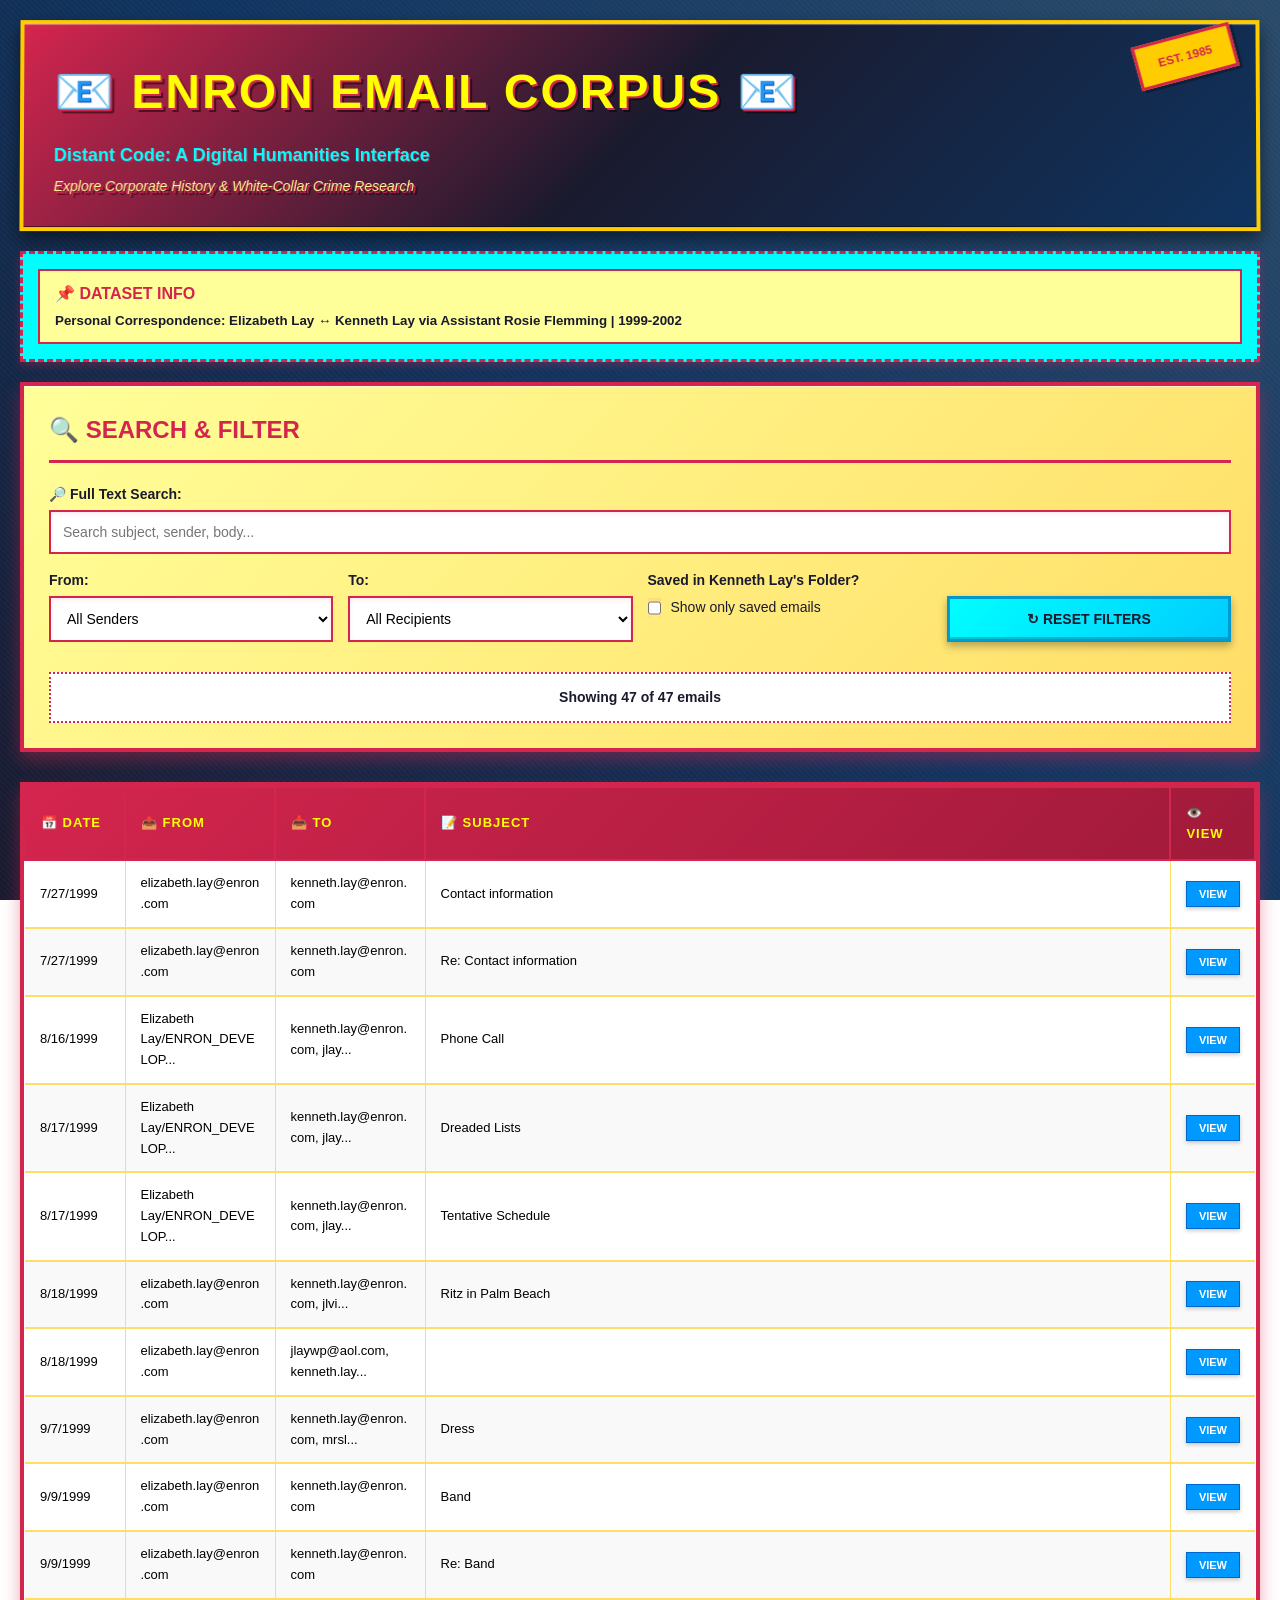
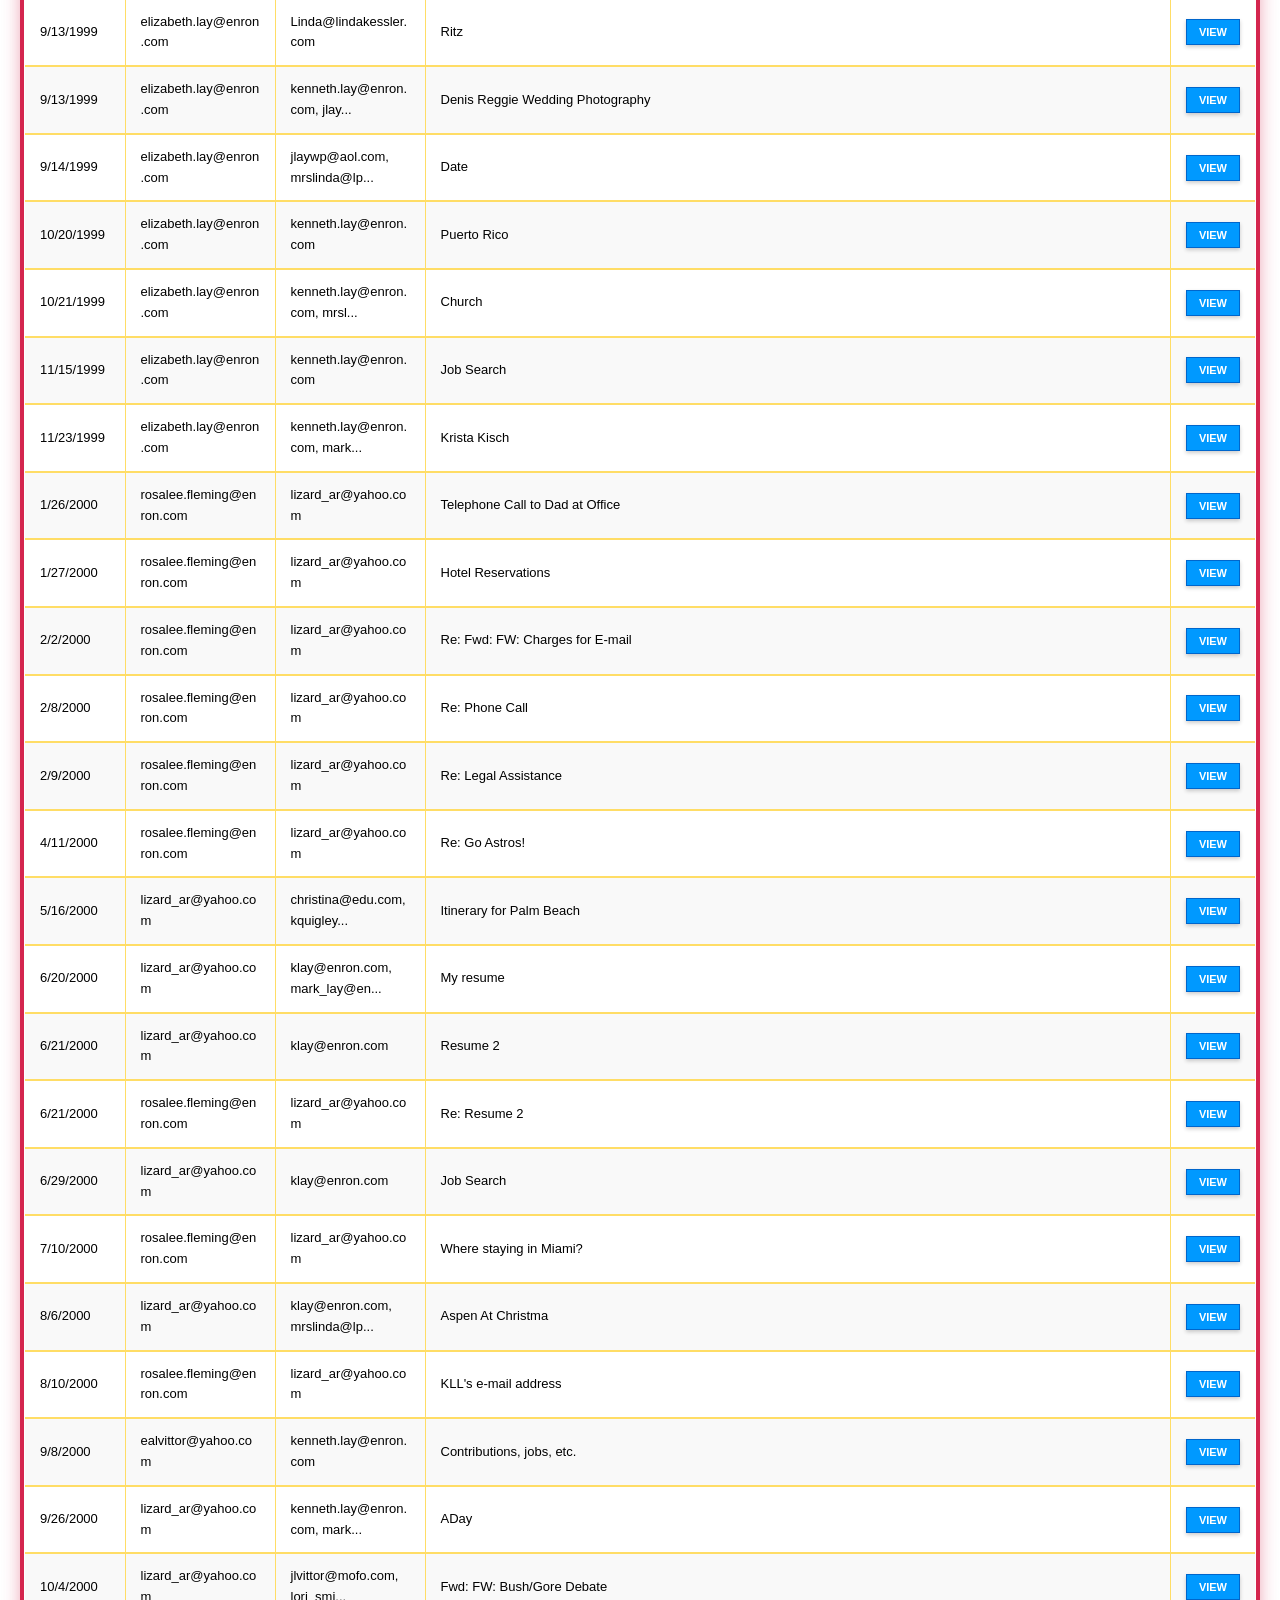
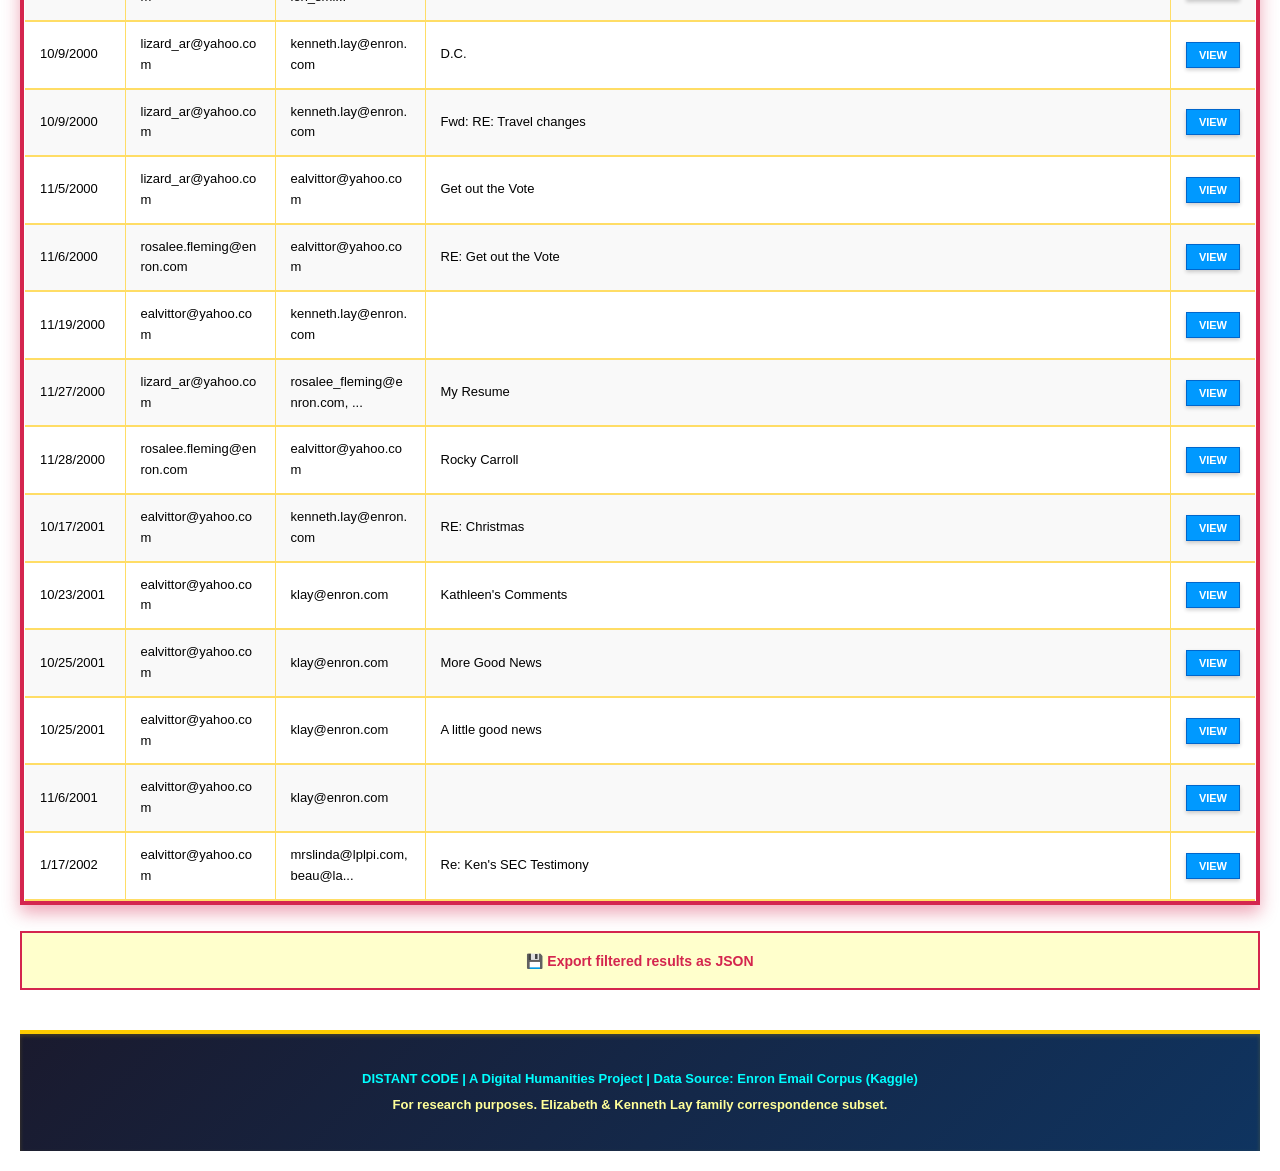
==== index.html @ c29ee3b5 "Uploaded Initial VS Code Files" ====
<!DOCTYPE html>
<html lang="en">
<head>
    <meta charset="UTF-8">
    <meta name="viewport" content="width=device-width, initial-scale=1.0">
    <title>Distant Code: Enron Emails Corpus Browser</title>
    <link rel="stylesheet" href="styles.css">
</head>
<body>
    <div class="container">
        <!-- HEADER -->
        <header class="header">
            <div class="header-inner">
                <h1 class="title">📧 ENRON EMAIL CORPUS 📧</h1>
                <p class="subtitle">Distant Code: A Digital Humanities Interface</p>
                <p class="tagline">Explore Corporate History & White-Collar Crime Research</p>
            </div>
            <div class="enron-badge">
                <span class="badge-text">EST. 1985</span>
            </div>
        </header>

        <!-- NAVIGATION & INFO -->
        <nav class="info-bar">
            <div class="info-box">
                <strong>📌 DATASET INFO</strong><br>
                <small>Personal Correspondence: Elizabeth Lay ↔ Kenneth Lay via Assistant Rosie Flemming | 1999-2002</small>
            </div>
        </nav>

        <!-- SEARCH & FILTER PANEL -->
        <div class="filter-panel">
            <h2 class="filter-title">🔍 SEARCH & FILTER</h2>

            <div class="filter-group">
                <label for="searchInput">🔎 Full Text Search:</label>
                <input type="text" id="searchInput" placeholder="Search subject, sender, body...">
            </div>

            <div class="filter-row">
                <div class="filter-group">
                    <label for="filterFrom">From:</label>
                    <select id="filterFrom">
                        <option value="">All Senders</option>
                    </select>
                </div>

                <div class="filter-group">
                    <label for="filterTo">To:</label>
                    <select id="filterTo">
                        <option value="">All Recipients</option>
                    </select>
                </div>

                <div class="filter-group checkbox-group">
                    <label for="filterSaved">Saved in Kenneth Lay's Folder?</label>
                    <div class="checkbox-wrapper">
                        <input type="checkbox" id="filterSaved">
                        <span class="checkbox-label">Show only saved emails</span>
                    </div>
                </div>

                <div class="filter-group button-group">
                    <button id="resetBtn" class="btn btn-reset">↻ RESET FILTERS</button>
                </div>
            </div>

            <div class="results-counter">
                Showing <strong id="resultCount">0</strong> of <strong id="totalCount">0</strong> emails
            </div>
        </div>

        <!-- MAIN CONTENT AREA -->
        <div class="content-wrapper">
            <!-- RESULTS TABLE -->
            <div class="results-section">
                <table id="resultsTable" class="email-table">
                    <thead>
                        <tr>
                            <th class="col-date">📅 Date</th>
                            <th class="col-from">📤 From</th>
                            <th class="col-to">📥 To</th>
                            <th class="col-subject">📝 Subject</th>
                            <th class="col-action">👁️ View</th>
                        </tr>
                    </thead>
                    <tbody id="emailsBody">
                        <tr><td colspan="5" class="loading">Loading corpus...</td></tr>
                    </tbody>
                </table>
            </div>
            <div class="export-link">
                <a href="#" id="exportLink">💾 Export filtered results as JSON</a>
            </div>
        </div>

        <!-- EMAIL VIEWER MODAL -->
        <div id="emailModal" class="modal hidden">
            <div class="modal-content">
                <div class="modal-header">
                    <h2 id="modalSubject"></h2>
                    <button class="close-btn" id="closeModal">&times;</button>
                </div>
                <div class="modal-meta">
                    <p><strong>Message-ID:</strong> <code id="modalMessageId"></code></p>
                    <p><strong>Date:</strong> <span id="modalDate"></span></p>
                    <p><strong>From:</strong> <span id="modalFrom"></span></p>
                    <p><strong>To:</strong> <span id="modalTo"></span></p>
                    <p><strong>Saved in K.Lay Folder:</strong> <span id="modalSaved" class="saved-badge"></span></p>
                </div>
                <div class="modal-body">
                    <pre id="modalBody"></pre>
                </div>
            </div>
        </div>

        <!-- FOOTER -->
        <footer class="footer">
            <p>DISTANT CODE | A Digital Humanities Project | Data Source: Enron Email Corpus (Kaggle)</p>
            <p class="footer-small">For research purposes. Elizabeth & Kenneth Lay family correspondence subset.</p>
        </footer>
    </div>

    <script src="app.js"></script>
</body>
</html>
---- styles.css ----
/* 90s CORPORATE AESTHETIC - ENRON EDITION */

* {
    margin: 0;
    padding: 0;
    box-sizing: border-box;
}

body {
    font-family: 'Comic Sans MS', 'Arial', sans-serif;
    background: linear-gradient(45deg, #1a1a2e 0%, #0f3460 50%, #2a4a6a 100%);
    background-attachment: fixed;
    color: #000;
    line-height: 1.6;
    overflow-x: hidden;
}

/* ANIMATED BACKGROUND PATTERN */
body::before {
    content: '';
    position: fixed;
    top: 0;
    left: 0;
    width: 100%;
    height: 100%;
    background: repeating-linear-gradient(
        45deg,
        rgba(255, 255, 255, 0.02) 0px,
        rgba(255, 255, 255, 0.02) 2px,
        transparent 2px,
        transparent 4px
    );
    pointer-events: none;
    z-index: 0;
}

.container {
    max-width: 1400px;
    margin: 0 auto;
    position: relative;
    z-index: 1;
    padding: 20px;
}

/* HEADER SECTION */
.header {
    background: linear-gradient(135deg, #d4254e 0%, #1a1a2e 50%, #0f3460 100%);
    border: 4px solid #ffcc00;
    border-radius: 0px;
    padding: 30px;
    margin-bottom: 20px;
    box-shadow: 0 8px 16px rgba(0, 0, 0, 0.5), inset 0 1px 0 rgba(255, 255, 255, 0.3), inset 0 -1px 0 rgba(0, 0, 0, 0.5);
    position: relative;
    transform: perspective(1000px) rotateX(0.5deg);
}

.header-inner {
    color: #ffff00;
    text-shadow: 2px 2px 0 #d4254e, 4px 4px 0 rgba(0, 0, 0, 0.5);
}

.title {
    font-size: 48px;
    font-weight: black;
    margin-bottom: 10px;
    letter-spacing: 2px;
    animation: blink 0.7s infinite;
}

@keyframes blink {
    0%, 49%, 100% { opacity: 1; }
    50%, 99% { opacity: 0.85; }
}

.subtitle {
    font-size: 18px;
    font-weight: bold;
    color: #00ffff;
    text-shadow: 1px 1px 0 #d4254e;
    margin-bottom: 5px;
}

.tagline {
    font-size: 14px;
    color: #ffff99;
    font-style: italic;
}

.enron-badge {
    position: absolute;
    top: 10px;
    right: 20px;
    background: #ffcc00;
    color: #d4254e;
    padding: 10px 20px;
    border: 3px solid #d4254e;
    font-weight: bold;
    font-size: 12px;
    transform: rotate(-15deg);
    box-shadow: 3px 3px 0 rgba(0, 0, 0, 0.3);
}

/* INFO BAR */
.info-bar {
    background: #00ffff;
    border: 3px dashed #d4254e;
    padding: 15px;
    margin-bottom: 20px;
    box-shadow: 0 4px 8px rgba(212, 37, 78, 0.3);
}

.info-box {
    background: #ffff99;
    border: 2px solid #d4254e;
    padding: 10px 15px;
    font-weight: bold;
    color: #1a1a2e;
}

.info-box strong {
    color: #d4254e;
}

/* FILTER PANEL */
.filter-panel {
    background: linear-gradient(135deg, #ffff99 0%, #ffdd66 100%);
    border: 4px solid #d4254e;
    border-radius: 0;
    padding: 25px;
    margin-bottom: 30px;
    box-shadow: 0 8px 16px rgba(212, 37, 78, 0.4), inset 0 1px 0 rgba(255, 255, 255, 0.6);
}

.filter-title {
    color: #d4254e;
    font-size: 24px;
    margin-bottom: 20px;
    border-bottom: 3px solid #d4254e;
    padding-bottom: 10px;
    font-weight: black;
}

.filter-group {
    margin-bottom: 15px;
}

.filter-group label {
    display: block;
    font-weight: bold;
    color: #1a1a2e;
    margin-bottom: 5px;
    font-size: 14px;
}

.filter-group input,
.filter-group select {
    width: 100%;
    padding: 12px;
    border: 2px solid #d4254e;
    background: #ffffff;
    color: #000;
    font-family: 'Arial', sans-serif;
    font-size: 14px;
    box-shadow: inset 0 2px 4px rgba(212, 37, 78, 0.1);
}

.filter-group input:focus,
.filter-group select:focus {
    outline: none;
    border-color: #00ffff;
    box-shadow: 0 0 10px #00ffff, inset 0 2px 4px rgba(212, 37, 78, 0.1);
}

.filter-row {
    display: grid;
    grid-template-columns: repeat(auto-fit, minmax(200px, 1fr));
    gap: 15px;
    margin-bottom: 15px;
}

.button-group {
    display: flex;
    gap: 10px;
    align-items: flex-end;
}

.button-group button {
    flex: 1;
}

.checkbox-group {
    display: flex;
    flex-direction: column;
}

.checkbox-wrapper {
    display: flex;
    align-items: center;
    gap: 10px;
}

.checkbox-wrapper input[type="checkbox"] {
    width: auto !important;
    padding: 0 !important;
    border: none !important;
    cursor: pointer;
    width: 20px;
    height: 20px;
}

.checkbox-label {
    font-weight: normal;
    color: #1a1a2e;
    font-size: 14px;
    margin: 0 !important;
}

.btn {
    padding: 12px 20px;
    font-weight: bold;
    border: 3px solid;
    cursor: pointer;
    font-family: 'Comic Sans MS', 'Arial', sans-serif;
    font-size: 14px;
    box-shadow: 0 4px 8px rgba(0, 0, 0, 0.3), inset 0 -2px 0 rgba(0, 0, 0, 0.2);
    transform: translateY(0);
    transition: all 0.1s;
}

.btn:active {
    transform: translateY(2px);
    box-shadow: 0 2px 4px rgba(0, 0, 0, 0.2), inset 0 -1px 0 rgba(0, 0, 0, 0.2);
}

.btn:hover {
    transform: translateY(-2px);
    box-shadow: 0 6px 12px rgba(0, 0, 0, 0.3), inset 0 -2px 0 rgba(0, 0, 0, 0.2);
}

.btn-reset {
    background: linear-gradient(135deg, #00ffff 0%, #00ccff 100%);
    color: #1a1a2e;
    border-color: #0099cc;
}

.btn-export {
    background: linear-gradient(135deg, #ff6699 0%, #ff3366 100%);
    color: #ffffff;
    border-color: #cc0033;
}

.results-counter {
    background: #ffffff;
    border: 2px dotted #d4254e;
    padding: 12px;
    margin-top: 15px;
    font-weight: bold;
    color: #1a1a2e;
    text-align: center;
    font-size: 14px;
}

.export-link {
    background: #ffffcc;
    border: 2px solid #d4254e;
    padding: 15px;
    text-align: center;
    margin-top: -4px;
}

.export-link a {
    color: #d4254e;
    text-decoration: none;
    font-weight: bold;
    font-size: 14px;
    cursor: pointer;
    transition: all 0.2s;
}

.export-link a:hover {
    color: #0099ff;
    text-decoration: underline;
}

/* RESULTS TABLE */
.results-section {
    background: #ffffff;
    border: 4px solid #d4254e;
    margin-bottom: 30px;
    box-shadow: 0 8px 16px rgba(212, 37, 78, 0.4);
    overflow-x: auto;
}

.email-table {
    width: 100%;
    border-collapse: collapse;
    background: #ffffff;
}

.email-table thead {
    background: linear-gradient(135deg, #d4254e 0%, #a01a3a 100%);
    color: #ffff00;
    font-weight: black;
    font-size: 13px;
}

.email-table th {
    padding: 15px;
    border: 2px solid #d4254e;
    text-align: left;
    text-transform: uppercase;
    letter-spacing: 1px;
}

.email-table tbody tr {
    border-bottom: 2px solid #ffdd66;
    transition: background 0.2s;
}

.email-table tbody tr:hover {
    background: #ffffcc;
}

.email-table tbody tr:nth-child(even) {
    background: #f9f9f9;
}

.email-table tbody tr:nth-child(even):hover {
    background: #fffacd;
}

.email-table td {
    padding: 12px 15px;
    border-right: 1px solid #ffdd66;
    font-size: 13px;
}

.email-table td:last-child {
    border-right: none;
}

.col-date {
    white-space: nowrap;
    width: 100px;
}

.col-from, .col-to {
    width: 150px;
    word-break: break-word;
}

.col-subject {
    flex: 1;
    min-width: 250px;
}

.col-saved {
    display: none;
}

.col-action {
    text-align: center;
    width: 60px;
}

.saved-badge {
    display: inline-block;
    padding: 4px 8px;
    border-radius: 3px;
    font-weight: bold;
    font-size: 11px;
}

.saved-badge.true {
    background: #00ff00;
    color: #000;
    border: 1px solid #00cc00;
}

.saved-badge.false {
    background: #ff6666;
    color: #fff;
    border: 1px solid #cc0000;
}

.view-btn {
    background: #0099ff;
    color: white;
    border: 1px solid #0066cc;
    padding: 6px 12px;
    cursor: pointer;
    font-weight: bold;
    font-size: 11px;
    box-shadow: 0 2px 4px rgba(0, 0, 0, 0.2);
    transition: all 0.1s;
}

.view-btn:hover {
    background: #0077dd;
    box-shadow: 0 3px 6px rgba(0, 0, 0, 0.3);
}

.view-btn:active {
    box-shadow: 0 1px 2px rgba(0, 0, 0, 0.2);
}

.loading {
    text-align: center;
    padding: 40px !important;
    color: #d4254e;
    font-weight: bold;
}

/* MODAL */
.modal {
    position: fixed;
    top: 0;
    left: 0;
    right: 0;
    bottom: 0;
    background: rgba(26, 26, 46, 0.85);
    display: flex;
    align-items: center;
    justify-content: center;
    z-index: 1000;
    padding: 20px;
}

.modal.hidden {
    display: none;
}

.modal-content {
    background: linear-gradient(135deg, #ffff99 0%, #ffdd66 100%);
    border: 5px solid #d4254e;
    border-radius: 0;
    max-width: 800px;
    width: 100%;
    max-height: 90vh;
    overflow-y: auto;
    box-shadow: 0 0 30px rgba(0, 0, 0, 0.8), 0 0 0 2px #00ffff;
    animation: popIn 0.3s ease-out;
}

@keyframes popIn {
    from {
        transform: scale(0.5) rotateZ(-5deg);
        opacity: 0;
    }
    to {
        transform: scale(1) rotateZ(0);
        opacity: 1;
    }
}

.modal-header {
    background: linear-gradient(135deg, #d4254e 0%, #a01a3a 100%);
    color: #ffff00;
    padding: 20px;
    border-bottom: 3px solid #ffcc00;
    display: flex;
    justify-content: space-between;
    align-items: flex-start;
    gap: 20px;
}

.modal-header h2 {
    font-size: 22px;
    flex: 1;
    word-break: break-word;
}

.close-btn {
    background: #ffcc00;
    color: #d4254e;
    border: 2px solid #d4254e;
    width: 40px;
    height: 40px;
    font-size: 28px;
    cursor: pointer;
    font-weight: bold;
    box-shadow: 0 3px 6px rgba(0, 0, 0, 0.3);
    transition: all 0.1s;
    flex-shrink: 0;
}

.close-btn:hover {
    transform: scale(1.1);
}

.modal-meta {
    background: #ffffff;
    padding: 20px;
    border-bottom: 2px dotted #d4254e;
}

.modal-meta p {
    margin-bottom: 10px;
    font-size: 13px;
    color: #000;
}

.modal-meta strong {
    color: #d4254e;
}

.modal-meta code {
    background: #f0f0f0;
    padding: 2px 6px;
    border: 1px solid #d4254e;
    font-family: 'Courier New', monospace;
    font-size: 11px;
    word-break: break-all;
}

.modal-body {
    padding: 20px;
    background: #f9f9f9;
    border-top: 2px dotted #d4254e;
}

.modal-body pre {
    white-space: pre-wrap;
    word-wrap: break-word;
    font-family: 'Courier New', monospace;
    font-size: 13px;
    line-height: 1.6;
    color: #000;
    background: #ffffff;
    padding: 15px;
    border: 1px solid #d4254e;
    border-radius: 0;
}

/* FOOTER */
.footer {
    background: linear-gradient(135deg, #1a1a2e 0%, #0f3460 100%);
    border-top: 4px solid #ffcc00;
    color: #00ffff;
    text-align: center;
    padding: 30px;
    margin-top: 40px;
    box-shadow: inset 0 2px 4px rgba(255, 204, 0, 0.2);
}

.footer p {
    margin: 5px 0;
    font-size: 13px;
    font-weight: bold;
}

.footer-small {
    font-size: 11px;
    color: #ffff99;
    margin-top: 10px;
}

/* RESPONSIVE */
@media (max-width: 768px) {
    .title {
        font-size: 32px;
    }

    .subtitle {
        font-size: 14px;
    }

    .filter-row {
        grid-template-columns: 1fr;
    }

    .button-group {
        flex-direction: column;
    }

    .email-table {
        font-size: 12px;
    }

    .email-table th,
    .email-table td {
        padding: 8px;
    }

    .col-from, .col-to, .col-subject {
        width: auto;
    }

    .modal-content {
        margin: 10px;
        max-height: 95vh;
    }

    .modal-header {
        flex-direction: column;
    }

    .close-btn {
        align-self: flex-end;
    }
}

@media (max-width: 480px) {
    .title {
        font-size: 24px;
    }

    .filter-panel {
        padding: 15px;
    }

    .header {
        padding: 20px;
    }

    .enron-badge {
        font-size: 10px;
        padding: 8px 12px;
    }
}
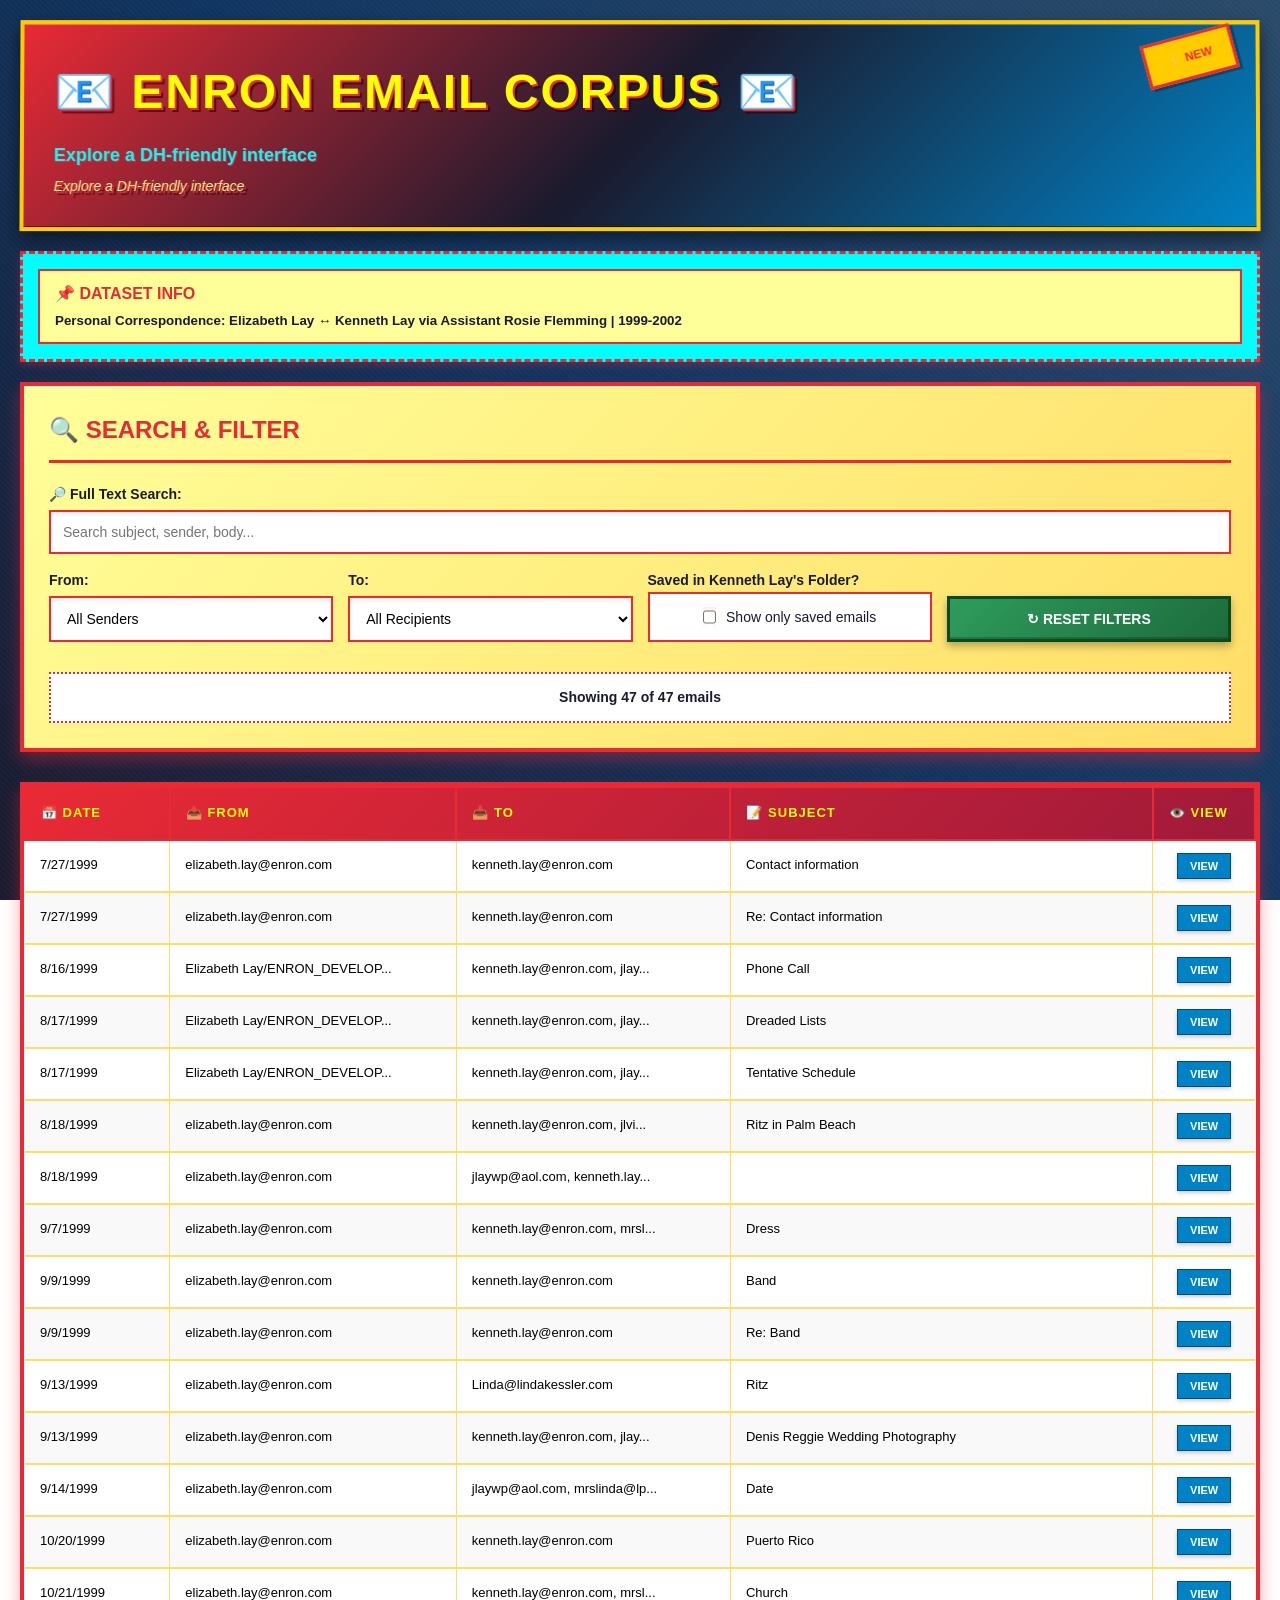
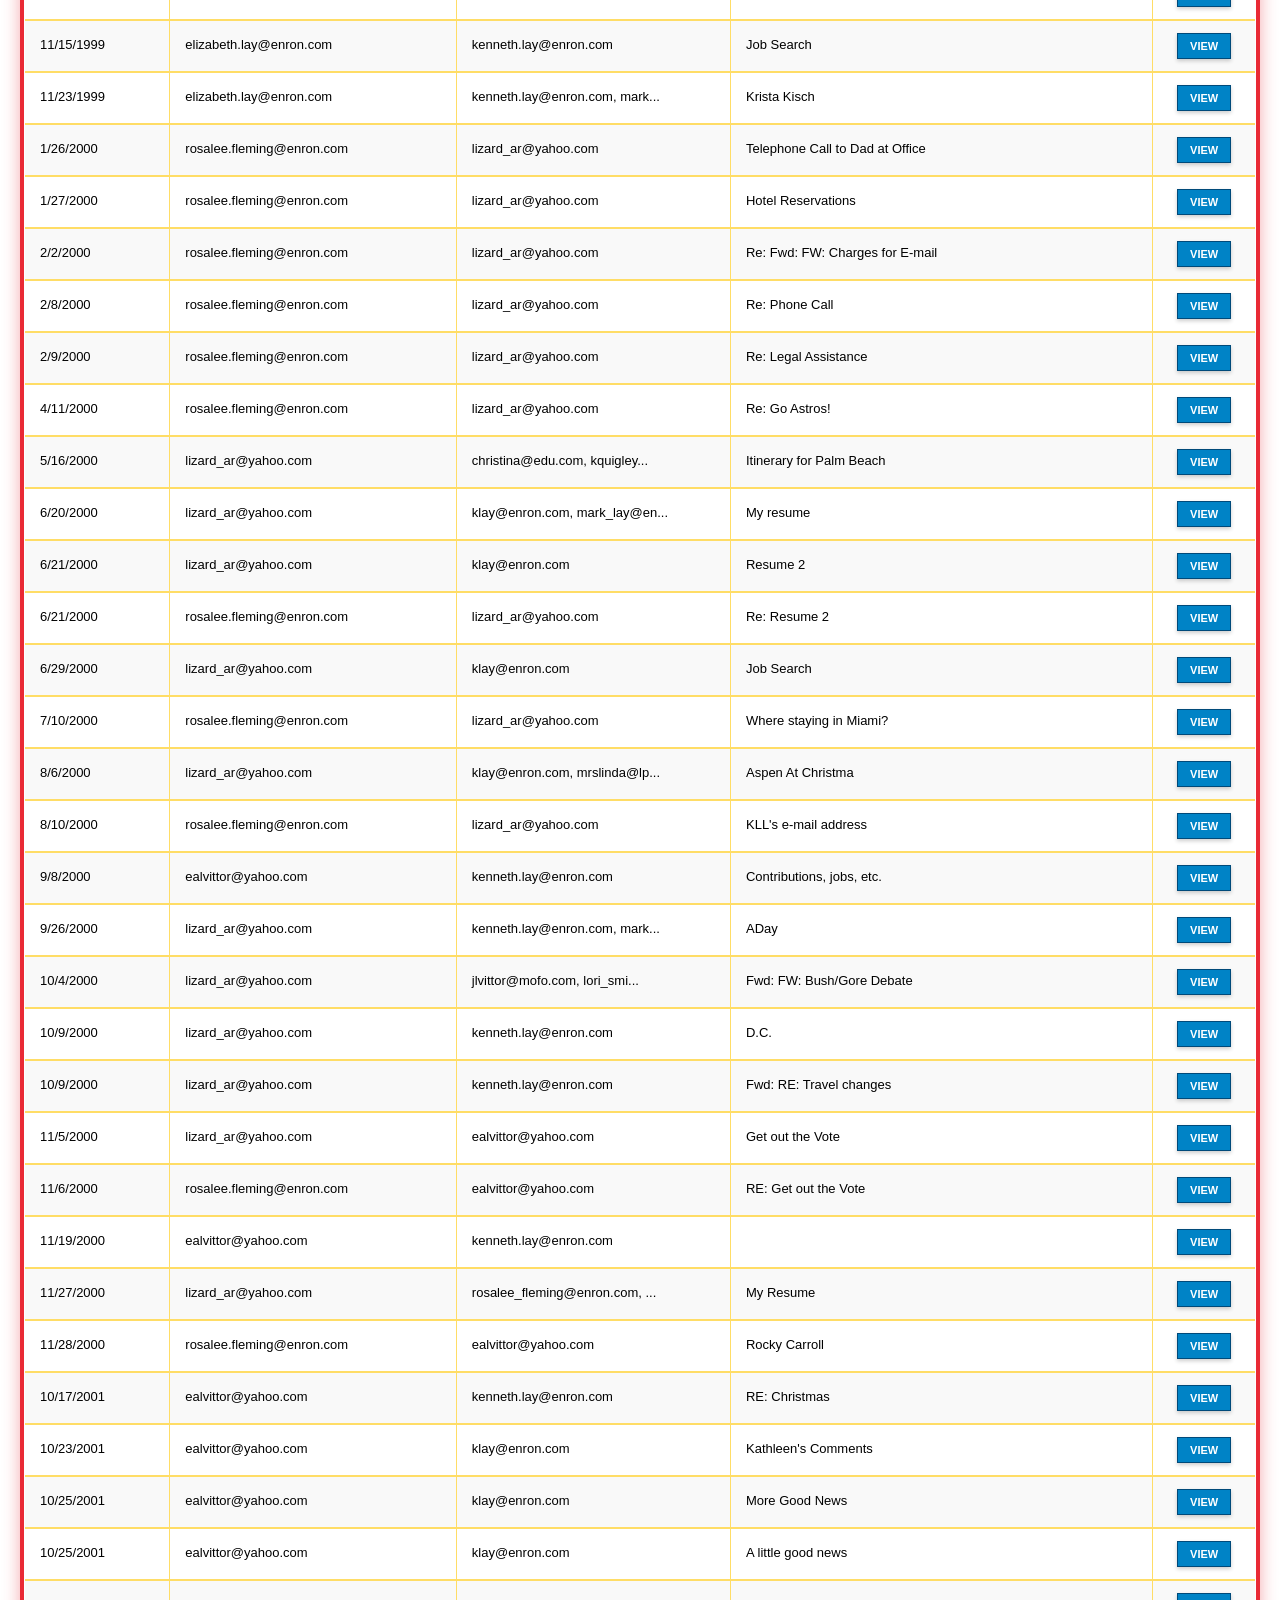
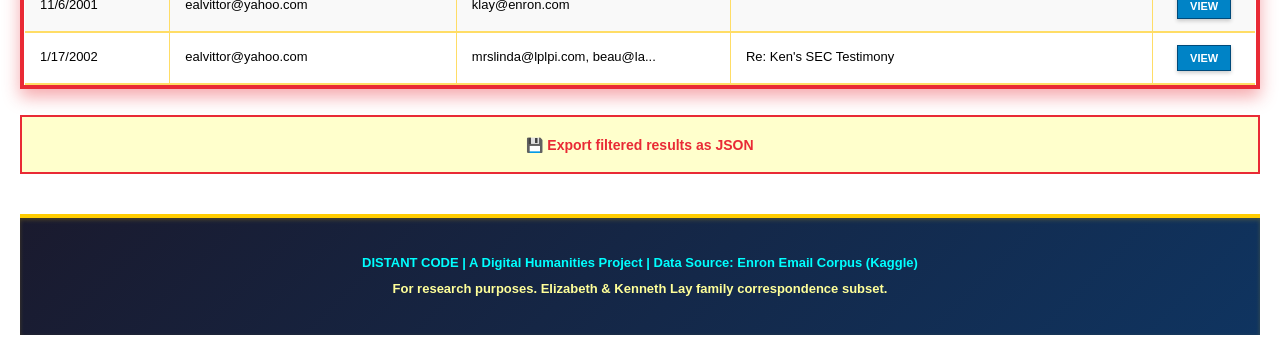
==== commit 53f08331: "Update header badge and subheaders" ====
--- a/index.html
+++ b/index.html
@@ -1,126 +1,126 @@
-<!DOCTYPE html>
-<html lang="en">
-<head>
-    <meta charset="UTF-8">
-    <meta name="viewport" content="width=device-width, initial-scale=1.0">
-    <title>Distant Code: Enron Emails Corpus Browser</title>
-    <link rel="stylesheet" href="styles.css">
-</head>
-<body>
-    <div class="container">
-        <!-- HEADER -->
-        <header class="header">
-            <div class="header-inner">
-                <h1 class="title">📧 ENRON EMAIL CORPUS 📧</h1>
-                <p class="subtitle">Distant Code: A Digital Humanities Interface</p>
-                <p class="tagline">Explore Corporate History & White-Collar Crime Research</p>
-            </div>
-            <div class="enron-badge">
-                <span class="badge-text">EST. 1985</span>
-            </div>
-        </header>
-
-        <!-- NAVIGATION & INFO -->
-        <nav class="info-bar">
-            <div class="info-box">
-                <strong>📌 DATASET INFO</strong><br>
-                <small>Personal Correspondence: Elizabeth Lay ↔ Kenneth Lay via Assistant Rosie Flemming | 1999-2002</small>
-            </div>
-        </nav>
-
-        <!-- SEARCH & FILTER PANEL -->
-        <div class="filter-panel">
-            <h2 class="filter-title">🔍 SEARCH & FILTER</h2>
-
-            <div class="filter-group">
-                <label for="searchInput">🔎 Full Text Search:</label>
-                <input type="text" id="searchInput" placeholder="Search subject, sender, body...">
-            </div>
-
-            <div class="filter-row">
-                <div class="filter-group">
-                    <label for="filterFrom">From:</label>
-                    <select id="filterFrom">
-                        <option value="">All Senders</option>
-                    </select>
-                </div>
-
-                <div class="filter-group">
-                    <label for="filterTo">To:</label>
-                    <select id="filterTo">
-                        <option value="">All Recipients</option>
-                    </select>
-                </div>
-
-                <div class="filter-group checkbox-group">
-                    <label for="filterSaved">Saved in Kenneth Lay's Folder?</label>
-                    <div class="checkbox-wrapper">
-                        <input type="checkbox" id="filterSaved">
-                        <span class="checkbox-label">Show only saved emails</span>
-                    </div>
-                </div>
-
-                <div class="filter-group button-group">
-                    <button id="resetBtn" class="btn btn-reset">↻ RESET FILTERS</button>
-                </div>
-            </div>
-
-            <div class="results-counter">
-                Showing <strong id="resultCount">0</strong> of <strong id="totalCount">0</strong> emails
-            </div>
-        </div>
-
-        <!-- MAIN CONTENT AREA -->
-        <div class="content-wrapper">
-            <!-- RESULTS TABLE -->
-            <div class="results-section">
-                <table id="resultsTable" class="email-table">
-                    <thead>
-                        <tr>
-                            <th class="col-date">📅 Date</th>
-                            <th class="col-from">📤 From</th>
-                            <th class="col-to">📥 To</th>
-                            <th class="col-subject">📝 Subject</th>
-                            <th class="col-action">👁️ View</th>
-                        </tr>
-                    </thead>
-                    <tbody id="emailsBody">
-                        <tr><td colspan="5" class="loading">Loading corpus...</td></tr>
-                    </tbody>
-                </table>
-            </div>
-            <div class="export-link">
-                <a href="#" id="exportLink">💾 Export filtered results as JSON</a>
-            </div>
-        </div>
-
-        <!-- EMAIL VIEWER MODAL -->
-        <div id="emailModal" class="modal hidden">
-            <div class="modal-content">
-                <div class="modal-header">
-                    <h2 id="modalSubject"></h2>
-                    <button class="close-btn" id="closeModal">&times;</button>
-                </div>
-                <div class="modal-meta">
-                    <p><strong>Message-ID:</strong> <code id="modalMessageId"></code></p>
-                    <p><strong>Date:</strong> <span id="modalDate"></span></p>
-                    <p><strong>From:</strong> <span id="modalFrom"></span></p>
-                    <p><strong>To:</strong> <span id="modalTo"></span></p>
-                    <p><strong>Saved in K.Lay Folder:</strong> <span id="modalSaved" class="saved-badge"></span></p>
-                </div>
-                <div class="modal-body">
-                    <pre id="modalBody"></pre>
-                </div>
-            </div>
-        </div>
-
-        <!-- FOOTER -->
-        <footer class="footer">
-            <p>DISTANT CODE | A Digital Humanities Project | Data Source: Enron Email Corpus (Kaggle)</p>
-            <p class="footer-small">For research purposes. Elizabeth & Kenneth Lay family correspondence subset.</p>
-        </footer>
-    </div>
-
-    <script src="app.js"></script>
-</body>
-</html>
+<!DOCTYPE html>
+<html lang="en">
+<head>
+    <meta charset="UTF-8">
+    <meta name="viewport" content="width=device-width, initial-scale=1.0">
+    <title>Distant Code: Enron Emails Corpus Browser</title>
+    <link rel="stylesheet" href="styles.css">
+</head>
+<body>
+    <div class="container">
+        <!-- HEADER -->
+        <header class="header">
+            <div class="header-inner">
+                <h1 class="title">📧 ENRON EMAIL CORPUS 📧</h1>
+                <p class="subtitle">Explore a DH-friendly interface</p>
+                <p class="tagline">Explore a DH-friendly interface</p>
+            </div>
+            <div class="enron-badge">
+                <span class="badge-text">⚡ NEW</span>
+            </div>
+        </header>
+
+        <!-- NAVIGATION & INFO -->
+        <nav class="info-bar">
+            <div class="info-box">
+                <strong>📌 DATASET INFO</strong><br>
+                <small>Personal Correspondence: Elizabeth Lay ↔ Kenneth Lay via Assistant Rosie Flemming | 1999-2002</small>
+            </div>
+        </nav>
+
+        <!-- SEARCH & FILTER PANEL -->
+        <div class="filter-panel">
+            <h2 class="filter-title">🔍 SEARCH & FILTER</h2>
+
+            <div class="filter-group">
+                <label for="searchInput">🔎 Full Text Search:</label>
+                <input type="text" id="searchInput" placeholder="Search subject, sender, body...">
+            </div>
+
+            <div class="filter-row">
+                <div class="filter-group">
+                    <label for="filterFrom">From:</label>
+                    <select id="filterFrom">
+                        <option value="">All Senders</option>
+                    </select>
+                </div>
+
+                <div class="filter-group">
+                    <label for="filterTo">To:</label>
+                    <select id="filterTo">
+                        <option value="">All Recipients</option>
+                    </select>
+                </div>
+
+                <div class="filter-group checkbox-group">
+                    <label for="filterSaved">Saved in Kenneth Lay's Folder?</label>
+                    <div class="checkbox-wrapper">
+                        <input type="checkbox" id="filterSaved">
+                        <span class="checkbox-label">Show only saved emails</span>
+                    </div>
+                </div>
+
+                <div class="filter-group button-group">
+                    <button id="resetBtn" class="btn btn-reset">↻ RESET FILTERS</button>
+                </div>
+            </div>
+
+            <div class="results-counter">
+                Showing <strong id="resultCount">0</strong> of <strong id="totalCount">0</strong> emails
+            </div>
+        </div>
+
+        <!-- MAIN CONTENT AREA -->
+        <div class="content-wrapper">
+            <!-- RESULTS TABLE -->
+            <div class="results-section">
+                <table id="resultsTable" class="email-table">
+                    <thead>
+                        <tr>
+                            <th class="col-date">📅 Date</th>
+                            <th class="col-from">📤 From</th>
+                            <th class="col-to">📥 To</th>
+                            <th class="col-subject">📝 Subject</th>
+                            <th class="col-action">👁️ View</th>
+                        </tr>
+                    </thead>
+                    <tbody id="emailsBody">
+                        <tr><td colspan="5" class="loading">Loading corpus...</td></tr>
+                    </tbody>
+                </table>
+            </div>
+            <div class="export-link">
+                <a href="#" id="exportLink">💾 Export filtered results as JSON</a>
+            </div>
+        </div>
+
+        <!-- EMAIL VIEWER MODAL -->
+        <div id="emailModal" class="modal hidden">
+            <div class="modal-content">
+                <div class="modal-header">
+                    <h2 id="modalSubject"></h2>
+                    <button class="close-btn" id="closeModal">&times;</button>
+                </div>
+                <div class="modal-meta">
+                    <p><strong>Message-ID:</strong> <code id="modalMessageId"></code></p>
+                    <p><strong>Date:</strong> <span id="modalDate"></span></p>
+                    <p><strong>From:</strong> <span id="modalFrom"></span></p>
+                    <p><strong>To:</strong> <span id="modalTo"></span></p>
+                    <p><strong>Saved in K.Lay Folder:</strong> <span id="modalSaved" class="saved-badge"></span></p>
+                </div>
+                <div class="modal-body">
+                    <pre id="modalBody"></pre>
+                </div>
+            </div>
+        </div>
+
+        <!-- FOOTER -->
+        <footer class="footer">
+            <p>DISTANT CODE | A Digital Humanities Project | Data Source: Enron Email Corpus (Kaggle)</p>
+            <p class="footer-small">For research purposes. Elizabeth & Kenneth Lay family correspondence subset.</p>
+        </footer>
+    </div>
+
+    <script src="app.js"></script>
+</body>
+</html>
--- a/styles.css
+++ b/styles.css
@@ -1,620 +1,639 @@
-/* 90s CORPORATE AESTHETIC - ENRON EDITION */
-
-* {
-    margin: 0;
-    padding: 0;
-    box-sizing: border-box;
-}
-
-body {
-    font-family: 'Comic Sans MS', 'Arial', sans-serif;
-    background: linear-gradient(45deg, #1a1a2e 0%, #0f3460 50%, #2a4a6a 100%);
-    background-attachment: fixed;
-    color: #000;
-    line-height: 1.6;
-    overflow-x: hidden;
-}
-
-/* ANIMATED BACKGROUND PATTERN */
-body::before {
-    content: '';
-    position: fixed;
-    top: 0;
-    left: 0;
-    width: 100%;
-    height: 100%;
-    background: repeating-linear-gradient(
-        45deg,
-        rgba(255, 255, 255, 0.02) 0px,
-        rgba(255, 255, 255, 0.02) 2px,
-        transparent 2px,
-        transparent 4px
-    );
-    pointer-events: none;
-    z-index: 0;
-}
-
-.container {
-    max-width: 1400px;
-    margin: 0 auto;
-    position: relative;
-    z-index: 1;
-    padding: 20px;
-}
-
-/* HEADER SECTION */
-.header {
-    background: linear-gradient(135deg, #d4254e 0%, #1a1a2e 50%, #0f3460 100%);
-    border: 4px solid #ffcc00;
-    border-radius: 0px;
-    padding: 30px;
-    margin-bottom: 20px;
-    box-shadow: 0 8px 16px rgba(0, 0, 0, 0.5), inset 0 1px 0 rgba(255, 255, 255, 0.3), inset 0 -1px 0 rgba(0, 0, 0, 0.5);
-    position: relative;
-    transform: perspective(1000px) rotateX(0.5deg);
-}
-
-.header-inner {
-    color: #ffff00;
-    text-shadow: 2px 2px 0 #d4254e, 4px 4px 0 rgba(0, 0, 0, 0.5);
-}
-
-.title {
-    font-size: 48px;
-    font-weight: black;
-    margin-bottom: 10px;
-    letter-spacing: 2px;
-    animation: blink 0.7s infinite;
-}
-
-@keyframes blink {
-    0%, 49%, 100% { opacity: 1; }
-    50%, 99% { opacity: 0.85; }
-}
-
-.subtitle {
-    font-size: 18px;
-    font-weight: bold;
-    color: #00ffff;
-    text-shadow: 1px 1px 0 #d4254e;
-    margin-bottom: 5px;
-}
-
-.tagline {
-    font-size: 14px;
-    color: #ffff99;
-    font-style: italic;
-}
-
-.enron-badge {
-    position: absolute;
-    top: 10px;
-    right: 20px;
-    background: #ffcc00;
-    color: #d4254e;
-    padding: 10px 20px;
-    border: 3px solid #d4254e;
-    font-weight: bold;
-    font-size: 12px;
-    transform: rotate(-15deg);
-    box-shadow: 3px 3px 0 rgba(0, 0, 0, 0.3);
-}
-
-/* INFO BAR */
-.info-bar {
-    background: #00ffff;
-    border: 3px dashed #d4254e;
-    padding: 15px;
-    margin-bottom: 20px;
-    box-shadow: 0 4px 8px rgba(212, 37, 78, 0.3);
-}
-
-.info-box {
-    background: #ffff99;
-    border: 2px solid #d4254e;
-    padding: 10px 15px;
-    font-weight: bold;
-    color: #1a1a2e;
-}
-
-.info-box strong {
-    color: #d4254e;
-}
-
-/* FILTER PANEL */
-.filter-panel {
-    background: linear-gradient(135deg, #ffff99 0%, #ffdd66 100%);
-    border: 4px solid #d4254e;
-    border-radius: 0;
-    padding: 25px;
-    margin-bottom: 30px;
-    box-shadow: 0 8px 16px rgba(212, 37, 78, 0.4), inset 0 1px 0 rgba(255, 255, 255, 0.6);
-}
-
-.filter-title {
-    color: #d4254e;
-    font-size: 24px;
-    margin-bottom: 20px;
-    border-bottom: 3px solid #d4254e;
-    padding-bottom: 10px;
-    font-weight: black;
-}
-
-.filter-group {
-    margin-bottom: 15px;
-}
-
-.filter-group label {
-    display: block;
-    font-weight: bold;
-    color: #1a1a2e;
-    margin-bottom: 5px;
-    font-size: 14px;
-}
-
-.filter-group input,
-.filter-group select {
-    width: 100%;
-    padding: 12px;
-    border: 2px solid #d4254e;
-    background: #ffffff;
-    color: #000;
-    font-family: 'Arial', sans-serif;
-    font-size: 14px;
-    box-shadow: inset 0 2px 4px rgba(212, 37, 78, 0.1);
-}
-
-.filter-group input:focus,
-.filter-group select:focus {
-    outline: none;
-    border-color: #00ffff;
-    box-shadow: 0 0 10px #00ffff, inset 0 2px 4px rgba(212, 37, 78, 0.1);
-}
-
-.filter-row {
-    display: grid;
-    grid-template-columns: repeat(auto-fit, minmax(200px, 1fr));
-    gap: 15px;
-    margin-bottom: 15px;
-}
-
-.button-group {
-    display: flex;
-    gap: 10px;
-    align-items: flex-end;
-}
-
-.button-group button {
-    flex: 1;
-}
-
-.checkbox-group {
-    display: flex;
-    flex-direction: column;
-}
-
-.checkbox-wrapper {
-    display: flex;
-    align-items: center;
-    gap: 10px;
-}
-
-.checkbox-wrapper input[type="checkbox"] {
-    width: auto !important;
-    padding: 0 !important;
-    border: none !important;
-    cursor: pointer;
-    width: 20px;
-    height: 20px;
-}
-
-.checkbox-label {
-    font-weight: normal;
-    color: #1a1a2e;
-    font-size: 14px;
-    margin: 0 !important;
-}
-
-.btn {
-    padding: 12px 20px;
-    font-weight: bold;
-    border: 3px solid;
-    cursor: pointer;
-    font-family: 'Comic Sans MS', 'Arial', sans-serif;
-    font-size: 14px;
-    box-shadow: 0 4px 8px rgba(0, 0, 0, 0.3), inset 0 -2px 0 rgba(0, 0, 0, 0.2);
-    transform: translateY(0);
-    transition: all 0.1s;
-}
-
-.btn:active {
-    transform: translateY(2px);
-    box-shadow: 0 2px 4px rgba(0, 0, 0, 0.2), inset 0 -1px 0 rgba(0, 0, 0, 0.2);
-}
-
-.btn:hover {
-    transform: translateY(-2px);
-    box-shadow: 0 6px 12px rgba(0, 0, 0, 0.3), inset 0 -2px 0 rgba(0, 0, 0, 0.2);
-}
-
-.btn-reset {
-    background: linear-gradient(135deg, #00ffff 0%, #00ccff 100%);
-    color: #1a1a2e;
-    border-color: #0099cc;
-}
-
-.btn-export {
-    background: linear-gradient(135deg, #ff6699 0%, #ff3366 100%);
-    color: #ffffff;
-    border-color: #cc0033;
-}
-
-.results-counter {
-    background: #ffffff;
-    border: 2px dotted #d4254e;
-    padding: 12px;
-    margin-top: 15px;
-    font-weight: bold;
-    color: #1a1a2e;
-    text-align: center;
-    font-size: 14px;
-}
-
-.export-link {
-    background: #ffffcc;
-    border: 2px solid #d4254e;
-    padding: 15px;
-    text-align: center;
-    margin-top: -4px;
-}
-
-.export-link a {
-    color: #d4254e;
-    text-decoration: none;
-    font-weight: bold;
-    font-size: 14px;
-    cursor: pointer;
-    transition: all 0.2s;
-}
-
-.export-link a:hover {
-    color: #0099ff;
-    text-decoration: underline;
-}
-
-/* RESULTS TABLE */
-.results-section {
-    background: #ffffff;
-    border: 4px solid #d4254e;
-    margin-bottom: 30px;
-    box-shadow: 0 8px 16px rgba(212, 37, 78, 0.4);
-    overflow-x: auto;
-}
-
-.email-table {
-    width: 100%;
-    border-collapse: collapse;
-    background: #ffffff;
-}
-
-.email-table thead {
-    background: linear-gradient(135deg, #d4254e 0%, #a01a3a 100%);
-    color: #ffff00;
-    font-weight: black;
-    font-size: 13px;
-}
-
-.email-table th {
-    padding: 15px;
-    border: 2px solid #d4254e;
-    text-align: left;
-    text-transform: uppercase;
-    letter-spacing: 1px;
-}
-
-.email-table tbody tr {
-    border-bottom: 2px solid #ffdd66;
-    transition: background 0.2s;
-}
-
-.email-table tbody tr:hover {
-    background: #ffffcc;
-}
-
-.email-table tbody tr:nth-child(even) {
-    background: #f9f9f9;
-}
-
-.email-table tbody tr:nth-child(even):hover {
-    background: #fffacd;
-}
-
-.email-table td {
-    padding: 12px 15px;
-    border-right: 1px solid #ffdd66;
-    font-size: 13px;
-}
-
-.email-table td:last-child {
-    border-right: none;
-}
-
-.col-date {
-    white-space: nowrap;
-    width: 100px;
-}
-
-.col-from, .col-to {
-    width: 150px;
-    word-break: break-word;
-}
-
-.col-subject {
-    flex: 1;
-    min-width: 250px;
-}
-
-.col-saved {
-    display: none;
-}
-
-.col-action {
-    text-align: center;
-    width: 60px;
-}
-
-.saved-badge {
-    display: inline-block;
-    padding: 4px 8px;
-    border-radius: 3px;
-    font-weight: bold;
-    font-size: 11px;
-}
-
-.saved-badge.true {
-    background: #00ff00;
-    color: #000;
-    border: 1px solid #00cc00;
-}
-
-.saved-badge.false {
-    background: #ff6666;
-    color: #fff;
-    border: 1px solid #cc0000;
-}
-
-.view-btn {
-    background: #0099ff;
-    color: white;
-    border: 1px solid #0066cc;
-    padding: 6px 12px;
-    cursor: pointer;
-    font-weight: bold;
-    font-size: 11px;
-    box-shadow: 0 2px 4px rgba(0, 0, 0, 0.2);
-    transition: all 0.1s;
-}
-
-.view-btn:hover {
-    background: #0077dd;
-    box-shadow: 0 3px 6px rgba(0, 0, 0, 0.3);
-}
-
-.view-btn:active {
-    box-shadow: 0 1px 2px rgba(0, 0, 0, 0.2);
-}
-
-.loading {
-    text-align: center;
-    padding: 40px !important;
-    color: #d4254e;
-    font-weight: bold;
-}
-
-/* MODAL */
-.modal {
-    position: fixed;
-    top: 0;
-    left: 0;
-    right: 0;
-    bottom: 0;
-    background: rgba(26, 26, 46, 0.85);
-    display: flex;
-    align-items: center;
-    justify-content: center;
-    z-index: 1000;
-    padding: 20px;
-}
-
-.modal.hidden {
-    display: none;
-}
-
-.modal-content {
-    background: linear-gradient(135deg, #ffff99 0%, #ffdd66 100%);
-    border: 5px solid #d4254e;
-    border-radius: 0;
-    max-width: 800px;
-    width: 100%;
-    max-height: 90vh;
-    overflow-y: auto;
-    box-shadow: 0 0 30px rgba(0, 0, 0, 0.8), 0 0 0 2px #00ffff;
-    animation: popIn 0.3s ease-out;
-}
-
-@keyframes popIn {
-    from {
-        transform: scale(0.5) rotateZ(-5deg);
-        opacity: 0;
-    }
-    to {
-        transform: scale(1) rotateZ(0);
-        opacity: 1;
-    }
-}
-
-.modal-header {
-    background: linear-gradient(135deg, #d4254e 0%, #a01a3a 100%);
-    color: #ffff00;
-    padding: 20px;
-    border-bottom: 3px solid #ffcc00;
-    display: flex;
-    justify-content: space-between;
-    align-items: flex-start;
-    gap: 20px;
-}
-
-.modal-header h2 {
-    font-size: 22px;
-    flex: 1;
-    word-break: break-word;
-}
-
-.close-btn {
-    background: #ffcc00;
-    color: #d4254e;
-    border: 2px solid #d4254e;
-    width: 40px;
-    height: 40px;
-    font-size: 28px;
-    cursor: pointer;
-    font-weight: bold;
-    box-shadow: 0 3px 6px rgba(0, 0, 0, 0.3);
-    transition: all 0.1s;
-    flex-shrink: 0;
-}
-
-.close-btn:hover {
-    transform: scale(1.1);
-}
-
-.modal-meta {
-    background: #ffffff;
-    padding: 20px;
-    border-bottom: 2px dotted #d4254e;
-}
-
-.modal-meta p {
-    margin-bottom: 10px;
-    font-size: 13px;
-    color: #000;
-}
-
-.modal-meta strong {
-    color: #d4254e;
-}
-
-.modal-meta code {
-    background: #f0f0f0;
-    padding: 2px 6px;
-    border: 1px solid #d4254e;
-    font-family: 'Courier New', monospace;
-    font-size: 11px;
-    word-break: break-all;
-}
-
-.modal-body {
-    padding: 20px;
-    background: #f9f9f9;
-    border-top: 2px dotted #d4254e;
-}
-
-.modal-body pre {
-    white-space: pre-wrap;
-    word-wrap: break-word;
-    font-family: 'Courier New', monospace;
-    font-size: 13px;
-    line-height: 1.6;
-    color: #000;
-    background: #ffffff;
-    padding: 15px;
-    border: 1px solid #d4254e;
-    border-radius: 0;
-}
-
-/* FOOTER */
-.footer {
-    background: linear-gradient(135deg, #1a1a2e 0%, #0f3460 100%);
-    border-top: 4px solid #ffcc00;
-    color: #00ffff;
-    text-align: center;
-    padding: 30px;
-    margin-top: 40px;
-    box-shadow: inset 0 2px 4px rgba(255, 204, 0, 0.2);
-}
-
-.footer p {
-    margin: 5px 0;
-    font-size: 13px;
-    font-weight: bold;
-}
-
-.footer-small {
-    font-size: 11px;
-    color: #ffff99;
-    margin-top: 10px;
-}
-
-/* RESPONSIVE */
-@media (max-width: 768px) {
-    .title {
-        font-size: 32px;
-    }
-
-    .subtitle {
-        font-size: 14px;
-    }
-
-    .filter-row {
-        grid-template-columns: 1fr;
-    }
-
-    .button-group {
-        flex-direction: column;
-    }
-
-    .email-table {
-        font-size: 12px;
-    }
-
-    .email-table th,
-    .email-table td {
-        padding: 8px;
-    }
-
-    .col-from, .col-to, .col-subject {
-        width: auto;
-    }
-
-    .modal-content {
-        margin: 10px;
-        max-height: 95vh;
-    }
-
-    .modal-header {
-        flex-direction: column;
-    }
-
-    .close-btn {
-        align-self: flex-end;
-    }
-}
-
-@media (max-width: 480px) {
-    .title {
-        font-size: 24px;
-    }
-
-    .filter-panel {
-        padding: 15px;
-    }
-
-    .header {
-        padding: 20px;
-    }
-
-    .enron-badge {
-        font-size: 10px;
-        padding: 8px 12px;
-    }
-}
+/* 90s CORPORATE AESTHETIC - ENRON EDITION */
+
+* {
+    margin: 0;
+    padding: 0;
+    box-sizing: border-box;
+}
+
+body {
+    font-family: 'Comic Sans MS', 'Arial', sans-serif;
+    background: linear-gradient(45deg, #1a1a2e 0%, #0f3460 50%, #2a4a6a 100%);
+    background-attachment: fixed;
+    color: #000;
+    line-height: 1.6;
+    overflow-x: hidden;
+}
+
+/* ANIMATED BACKGROUND PATTERN */
+body::before {
+    content: '';
+    position: fixed;
+    top: 0;
+    left: 0;
+    width: 100%;
+    height: 100%;
+    background: repeating-linear-gradient(
+        45deg,
+        rgba(255, 255, 255, 0.02) 0px,
+        rgba(255, 255, 255, 0.02) 2px,
+        transparent 2px,
+        transparent 4px
+    );
+    pointer-events: none;
+    z-index: 0;
+}
+
+.container {
+    max-width: 1600px;
+    margin: 0 auto;
+    position: relative;
+    z-index: 1;
+    padding: 20px;
+}
+
+/* HEADER SECTION */
+.header {
+    background: linear-gradient(135deg, #E92A35 0%, #1a1a2e 50%, #0083C6 100%);
+    border: 4px solid #ffcc00;
+    border-radius: 0px;
+    padding: 30px;
+    margin-bottom: 20px;
+    box-shadow: 0 8px 16px rgba(0, 0, 0, 0.5), inset 0 1px 0 rgba(255, 255, 255, 0.3), inset 0 -1px 0 rgba(0, 0, 0, 0.5);
+    position: relative;
+    transform: perspective(1000px) rotateX(0.5deg);
+}
+
+.header-inner {
+    color: #ffff00;
+    text-shadow: 2px 2px 0 #E92A35, 4px 4px 0 rgba(0, 0, 0, 0.5);
+}
+
+.title {
+    font-size: 48px;
+    font-weight: black;
+    margin-bottom: 10px;
+    letter-spacing: 2px;
+    animation: blink 0.7s infinite;
+}
+
+@keyframes blink {
+    0%, 49%, 100% { opacity: 1; }
+    50%, 99% { opacity: 0.85; }
+}
+
+.subtitle {
+    font-size: 18px;
+    font-weight: bold;
+    color: #00ffff;
+    text-shadow: 1px 1px 0 #E92A35;
+    margin-bottom: 5px;
+}
+
+.tagline {
+    font-size: 14px;
+    color: #ffff99;
+    font-style: italic;
+}
+
+.enron-badge {
+    position: absolute;
+    top: 10px;
+    right: 20px;
+    background: #ffcc00;
+    color: #E92A35;
+    padding: 10px 20px;
+    border: 3px solid #E92A35;
+    font-weight: bold;
+    font-size: 12px;
+    transform: rotate(-15deg);
+    box-shadow: 3px 3px 0 rgba(0, 0, 0, 0.3);
+}
+
+/* INFO BAR */
+.info-bar {
+    background: #00ffff;
+    border: 3px dashed #E92A35;
+    padding: 15px;
+    margin-bottom: 20px;
+    box-shadow: 0 4px 8px rgba(233, 42, 53, 0.3);
+}
+
+.info-box {
+    background: #ffff99;
+    border: 2px solid #E92A35;
+    padding: 10px 15px;
+    font-weight: bold;
+    color: #1a1a2e;
+}
+
+.info-box strong {
+    color: #E92A35;
+}
+
+/* FILTER PANEL */
+.filter-panel {
+    background: linear-gradient(135deg, #ffff99 0%, #ffdd66 100%);
+    border: 4px solid #E92A35;
+    border-radius: 0;
+    padding: 25px;
+    margin-bottom: 30px;
+    box-shadow: 0 8px 16px rgba(233, 42, 53, 0.4), inset 0 1px 0 rgba(255, 255, 255, 0.6);
+}
+
+.filter-title {
+    color: #E92A35;
+    font-size: 24px;
+    margin-bottom: 20px;
+    border-bottom: 3px solid #E92A35;
+    padding-bottom: 10px;
+    font-weight: black;
+}
+
+.filter-group {
+    margin-bottom: 15px;
+}
+
+.filter-group label {
+    display: block;
+    font-weight: bold;
+    color: #1a1a2e;
+    margin-bottom: 5px;
+    font-size: 14px;
+}
+
+.filter-group input,
+.filter-group select {
+    width: 100%;
+    padding: 12px;
+    border: 2px solid #E92A35;
+    background: #ffffff;
+    color: #000;
+    font-family: 'Arial', sans-serif;
+    font-size: 14px;
+    box-shadow: inset 0 2px 4px rgba(233, 42, 53, 0.1);
+    white-space: nowrap;
+}
+
+.filter-group input:focus,
+.filter-group select:focus {
+    outline: none;
+    border-color: #00ffff;
+    box-shadow: 0 0 10px #00ffff, inset 0 2px 4px rgba(233, 42, 53, 0.1);
+}
+
+.filter-row {
+    display: grid;
+    grid-template-columns: repeat(auto-fit, minmax(250px, 1fr));
+    gap: 15px;
+    margin-bottom: 15px;
+}
+
+.button-group {
+    display: flex;
+    gap: 10px;
+    align-items: flex-end;
+}
+
+.button-group button {
+    flex: 1;
+}
+
+.checkbox-group {
+    display: flex;
+    flex-direction: column;
+    justify-content: center;
+}
+
+.checkbox-group label {
+    margin-bottom: 0;
+}
+
+.checkbox-wrapper {
+    display: flex;
+    align-items: center;
+    gap: 10px;
+    justify-content: center;
+    border: 2px solid #E92A35;
+    background: #ffffff;
+    padding: 12px;
+    margin-top: 0;
+}
+
+.checkbox-wrapper input[type="checkbox"] {
+    width: auto !important;
+    padding: 0 !important;
+    border: none !important;
+    cursor: pointer;
+    width: 20px;
+    height: 20px;
+}
+
+.checkbox-label {
+    font-weight: normal;
+    color: #1a1a2e;
+    font-size: 14px;
+    margin: 0 !important;
+}
+
+.btn {
+    padding: 12px 20px;
+    font-weight: bold;
+    border: 3px solid;
+    cursor: pointer;
+    font-family: 'Comic Sans MS', 'Arial', sans-serif;
+    font-size: 14px;
+    box-shadow: 0 4px 8px rgba(0, 0, 0, 0.3), inset 0 -2px 0 rgba(0, 0, 0, 0.2);
+    transform: translateY(0);
+    transition: all 0.1s;
+}
+
+.btn:active {
+    transform: translateY(2px);
+    box-shadow: 0 2px 4px rgba(0, 0, 0, 0.2), inset 0 -1px 0 rgba(0, 0, 0, 0.2);
+}
+
+.btn:hover {
+    transform: translateY(-2px);
+    box-shadow: 0 6px 12px rgba(0, 0, 0, 0.3), inset 0 -2px 0 rgba(0, 0, 0, 0.2);
+}
+
+.btn-reset {
+    background: linear-gradient(135deg, #2D9C5C 0%, #1d6c3c 100%);
+    color: #ffffff;
+    border-color: #0a4a20;
+}
+
+.btn-export {
+    background: linear-gradient(135deg, #0083C6 0%, #005a8e 100%);
+    color: #ffffff;
+    border-color: #003d5c;
+}
+
+.results-counter {
+    background: #ffffff;
+    border: 2px dotted #E92A35;
+    padding: 12px;
+    margin-top: 15px;
+    font-weight: bold;
+    color: #1a1a2e;
+    text-align: center;
+    font-size: 14px;
+}
+
+.export-link {
+    background: #ffffcc;
+    border: 2px solid #E92A35;
+    padding: 15px;
+    text-align: center;
+    margin-top: -4px;
+}
+
+.export-link a {
+    color: #E92A35;
+    text-decoration: none;
+    font-weight: bold;
+    font-size: 14px;
+    cursor: pointer;
+    transition: all 0.2s;
+}
+
+.export-link a:hover {
+    color: #0083C6;
+    text-decoration: underline;
+}
+
+/* RESULTS TABLE */
+.results-section {
+    background: #ffffff;
+    border: 4px solid #E92A35;
+    margin-bottom: 30px;
+    box-shadow: 0 8px 16px rgba(233, 42, 53, 0.4);
+    overflow-x: auto;
+}
+
+.email-table {
+    width: 100%;
+    border-collapse: collapse;
+    background: #ffffff;
+}
+
+.email-table thead {
+    background: linear-gradient(135deg, #E92A35 0%, #a01a3a 100%);
+    color: #ffff00;
+    font-weight: black;
+    font-size: 13px;
+}
+
+.email-table th {
+    padding: 15px;
+    border: 2px solid #E92A35;
+    text-align: left;
+    text-transform: uppercase;
+    letter-spacing: 1px;
+}
+
+.email-table tbody tr {
+    border-bottom: 2px solid #ffdd66;
+    transition: background 0.2s;
+}
+
+.email-table tbody tr:hover {
+    background: #ffffcc;
+}
+
+.email-table tbody tr:nth-child(even) {
+    background: #f9f9f9;
+}
+
+.email-table tbody tr:nth-child(even):hover {
+    background: #fffacd;
+}
+
+.email-table td {
+    padding: 12px 15px;
+    border-right: 1px solid #ffdd66;
+    font-size: 13px;
+    white-space: nowrap;
+    overflow: hidden;
+    text-overflow: ellipsis;
+}
+
+.email-table td:last-child {
+    border-right: none;
+}
+
+.col-date {
+    width: 120px;
+}
+
+.col-from, .col-to {
+    width: 180px;
+}
+
+.col-subject {
+    width: 350px;
+    white-space: normal;
+    overflow: visible;
+    text-overflow: clip;
+}
+
+.col-saved {
+    display: none;
+}
+
+.col-action {
+    text-align: center;
+    width: 80px;
+    white-space: normal;
+}
+
+.saved-badge {
+    display: inline-block;
+    padding: 4px 8px;
+    border-radius: 3px;
+    font-weight: bold;
+    font-size: 11px;
+}
+
+.saved-badge.true {
+    background: #2D9C5C;
+    color: #fff;
+    border: 1px solid #0a4a20;
+}
+
+.saved-badge.false {
+    background: #E92A35;
+    color: #fff;
+    border: 1px solid #8a1a1f;
+}
+
+.view-btn {
+    background: #0083C6;
+    color: white;
+    border: 1px solid #004a7a;
+    padding: 6px 12px;
+    cursor: pointer;
+    font-weight: bold;
+    font-size: 11px;
+    box-shadow: 0 2px 4px rgba(0, 0, 0, 0.2);
+    transition: all 0.1s;
+}
+
+.view-btn:hover {
+    background: #0066a1;
+    box-shadow: 0 3px 6px rgba(0, 0, 0, 0.3);
+}
+
+.view-btn:active {
+    box-shadow: 0 1px 2px rgba(0, 0, 0, 0.2);
+}
+
+.loading {
+    text-align: center;
+    padding: 40px !important;
+    color: #E92A35;
+    font-weight: bold;
+}
+
+/* MODAL */
+.modal {
+    position: fixed;
+    top: 0;
+    left: 0;
+    right: 0;
+    bottom: 0;
+    background: rgba(26, 26, 46, 0.85);
+    display: flex;
+    align-items: center;
+    justify-content: center;
+    z-index: 1000;
+    padding: 20px;
+}
+
+.modal.hidden {
+    display: none;
+}
+
+.modal-content {
+    background: linear-gradient(135deg, #ffff99 0%, #ffdd66 100%);
+    border: 5px solid #E92A35;
+    border-radius: 0;
+    max-width: 800px;
+    width: 100%;
+    max-height: 90vh;
+    overflow-y: auto;
+    box-shadow: 0 0 30px rgba(0, 0, 0, 0.8), 0 0 0 2px #00ffff;
+    animation: popIn 0.3s ease-out;
+}
+
+@keyframes popIn {
+    from {
+        transform: scale(0.5) rotateZ(-5deg);
+        opacity: 0;
+    }
+    to {
+        transform: scale(1) rotateZ(0);
+        opacity: 1;
+    }
+}
+
+.modal-header {
+    background: linear-gradient(135deg, #E92A35 0%, #a01a3a 100%);
+    color: #ffff00;
+    padding: 20px;
+    border-bottom: 3px solid #ffcc00;
+    display: flex;
+    justify-content: space-between;
+    align-items: flex-start;
+    gap: 20px;
+}
+
+.modal-header h2 {
+    font-size: 22px;
+    flex: 1;
+    word-break: break-word;
+}
+
+.close-btn {
+    background: #ffcc00;
+    color: #E92A35;
+    border: 2px solid #E92A35;
+    width: 40px;
+    height: 40px;
+    font-size: 28px;
+    cursor: pointer;
+    font-weight: bold;
+    box-shadow: 0 3px 6px rgba(0, 0, 0, 0.3);
+    transition: all 0.1s;
+    flex-shrink: 0;
+}
+
+.close-btn:hover {
+    transform: scale(1.1);
+}
+
+.modal-meta {
+    background: #ffffff;
+    padding: 20px;
+    border-bottom: 2px dotted #E92A35;
+}
+
+.modal-meta p {
+    margin-bottom: 10px;
+    font-size: 13px;
+    color: #000;
+}
+
+.modal-meta strong {
+    color: #E92A35;
+}
+
+.modal-meta code {
+    background: #f0f0f0;
+    padding: 2px 6px;
+    border: 1px solid #E92A35;
+    font-family: 'Courier New', monospace;
+    font-size: 11px;
+    word-break: break-all;
+}
+
+.modal-body {
+    padding: 20px;
+    background: #f9f9f9;
+    border-top: 2px dotted #E92A35;
+}
+
+.modal-body pre {
+    white-space: pre-wrap;
+    word-wrap: break-word;
+    font-family: 'Courier New', monospace;
+    font-size: 13px;
+    line-height: 1.6;
+    color: #000;
+    background: #ffffff;
+    padding: 15px;
+    border: 1px solid #E92A35;
+    border-radius: 0;
+}
+
+/* FOOTER */
+.footer {
+    background: linear-gradient(135deg, #1a1a2e 0%, #0f3460 100%);
+    border-top: 4px solid #ffcc00;
+    color: #00ffff;
+    text-align: center;
+    padding: 30px;
+    margin-top: 40px;
+    box-shadow: inset 0 2px 4px rgba(255, 204, 0, 0.2);
+}
+
+.footer p {
+    margin: 5px 0;
+    font-size: 13px;
+    font-weight: bold;
+}
+
+.footer-small {
+    font-size: 11px;
+    color: #ffff99;
+    margin-top: 10px;
+}
+
+/* RESPONSIVE */
+@media (max-width: 768px) {
+    .title {
+        font-size: 32px;
+    }
+
+    .subtitle {
+        font-size: 14px;
+    }
+
+    .filter-row {
+        grid-template-columns: 1fr;
+    }
+
+    .button-group {
+        flex-direction: column;
+    }
+
+    .email-table {
+        font-size: 12px;
+    }
+
+    .email-table th,
+    .email-table td {
+        padding: 8px;
+    }
+
+    .col-from, .col-to {
+        width: 120px;
+    }
+
+    .col-subject {
+        width: 200px;
+    }
+
+    .modal-content {
+        margin: 10px;
+        max-height: 95vh;
+    }
+
+    .modal-header {
+        flex-direction: column;
+    }
+
+    .close-btn {
+        align-self: flex-end;
+    }
+}
+
+@media (max-width: 480px) {
+    .title {
+        font-size: 24px;
+    }
+
+    .filter-panel {
+        padding: 15px;
+    }
+
+    .header {
+        padding: 20px;
+    }
+
+    .enron-badge {
+        font-size: 10px;
+        padding: 8px 12px;
+    }
+}
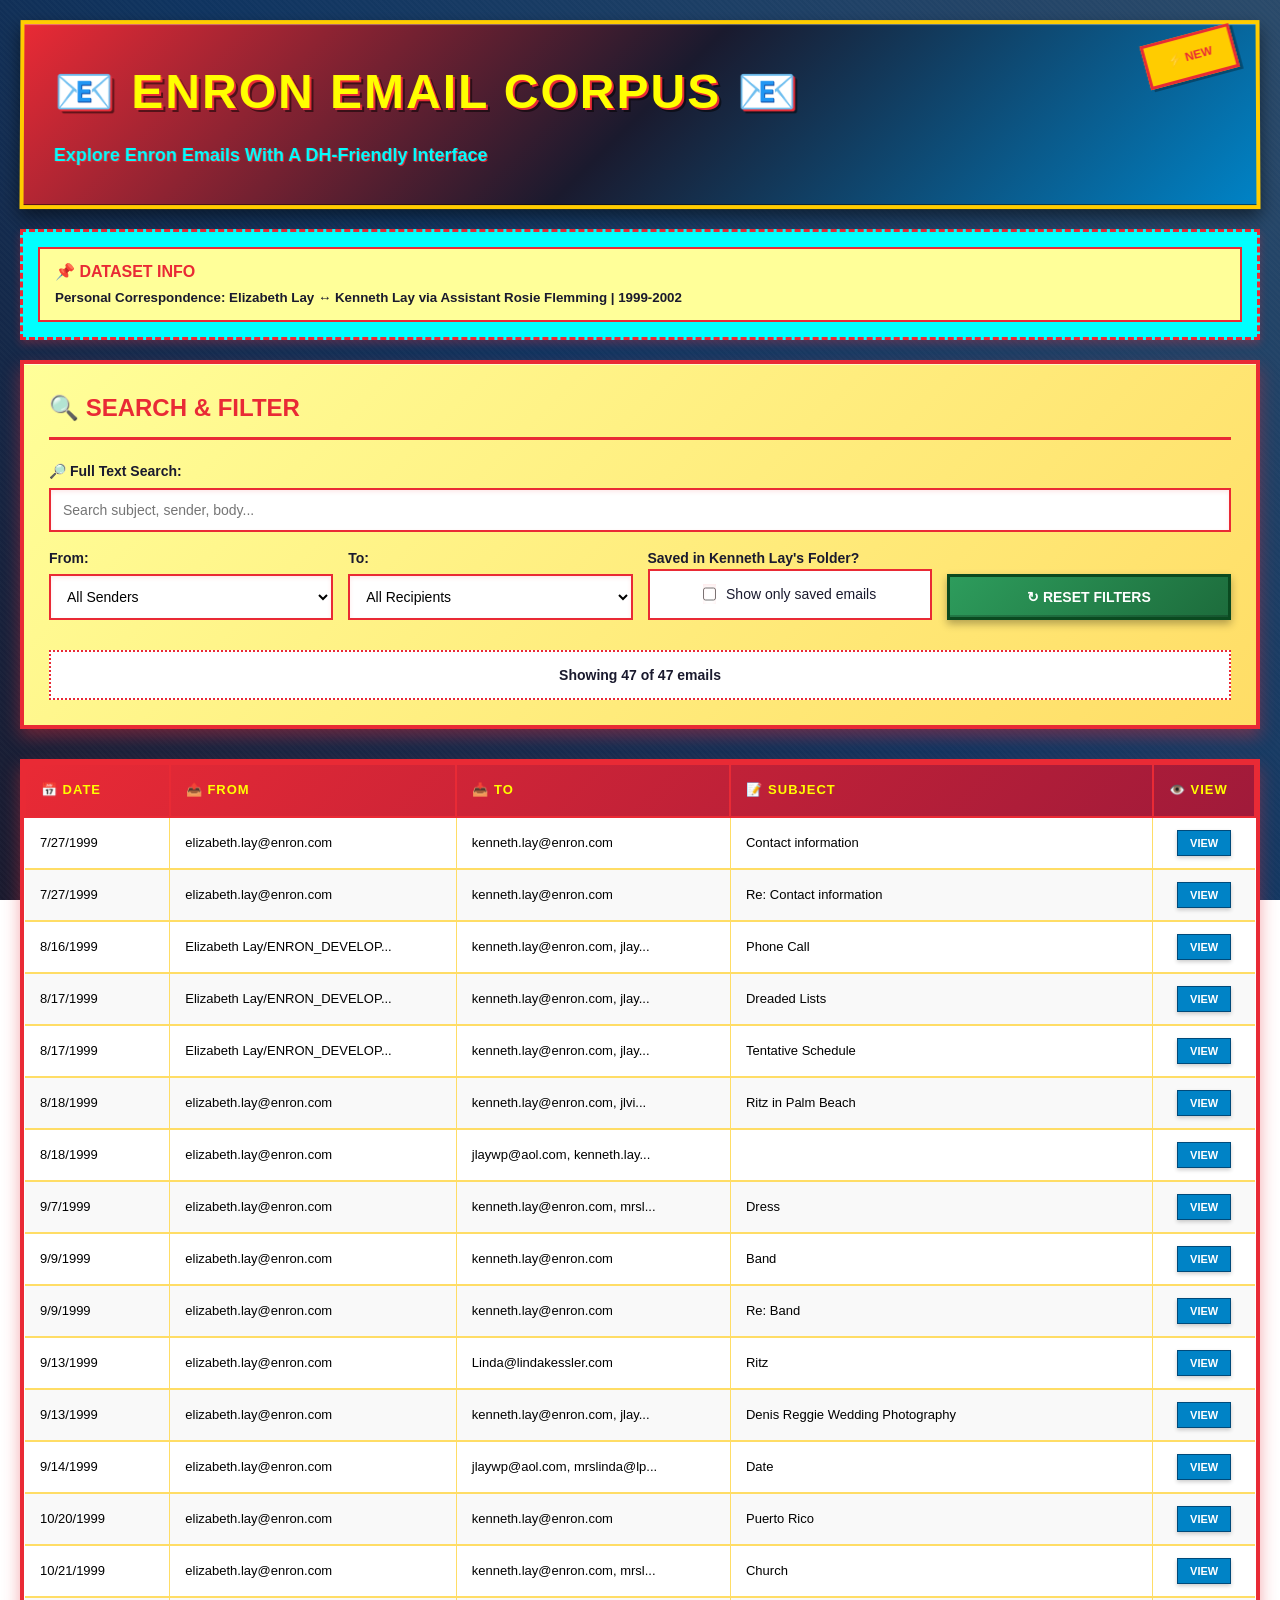
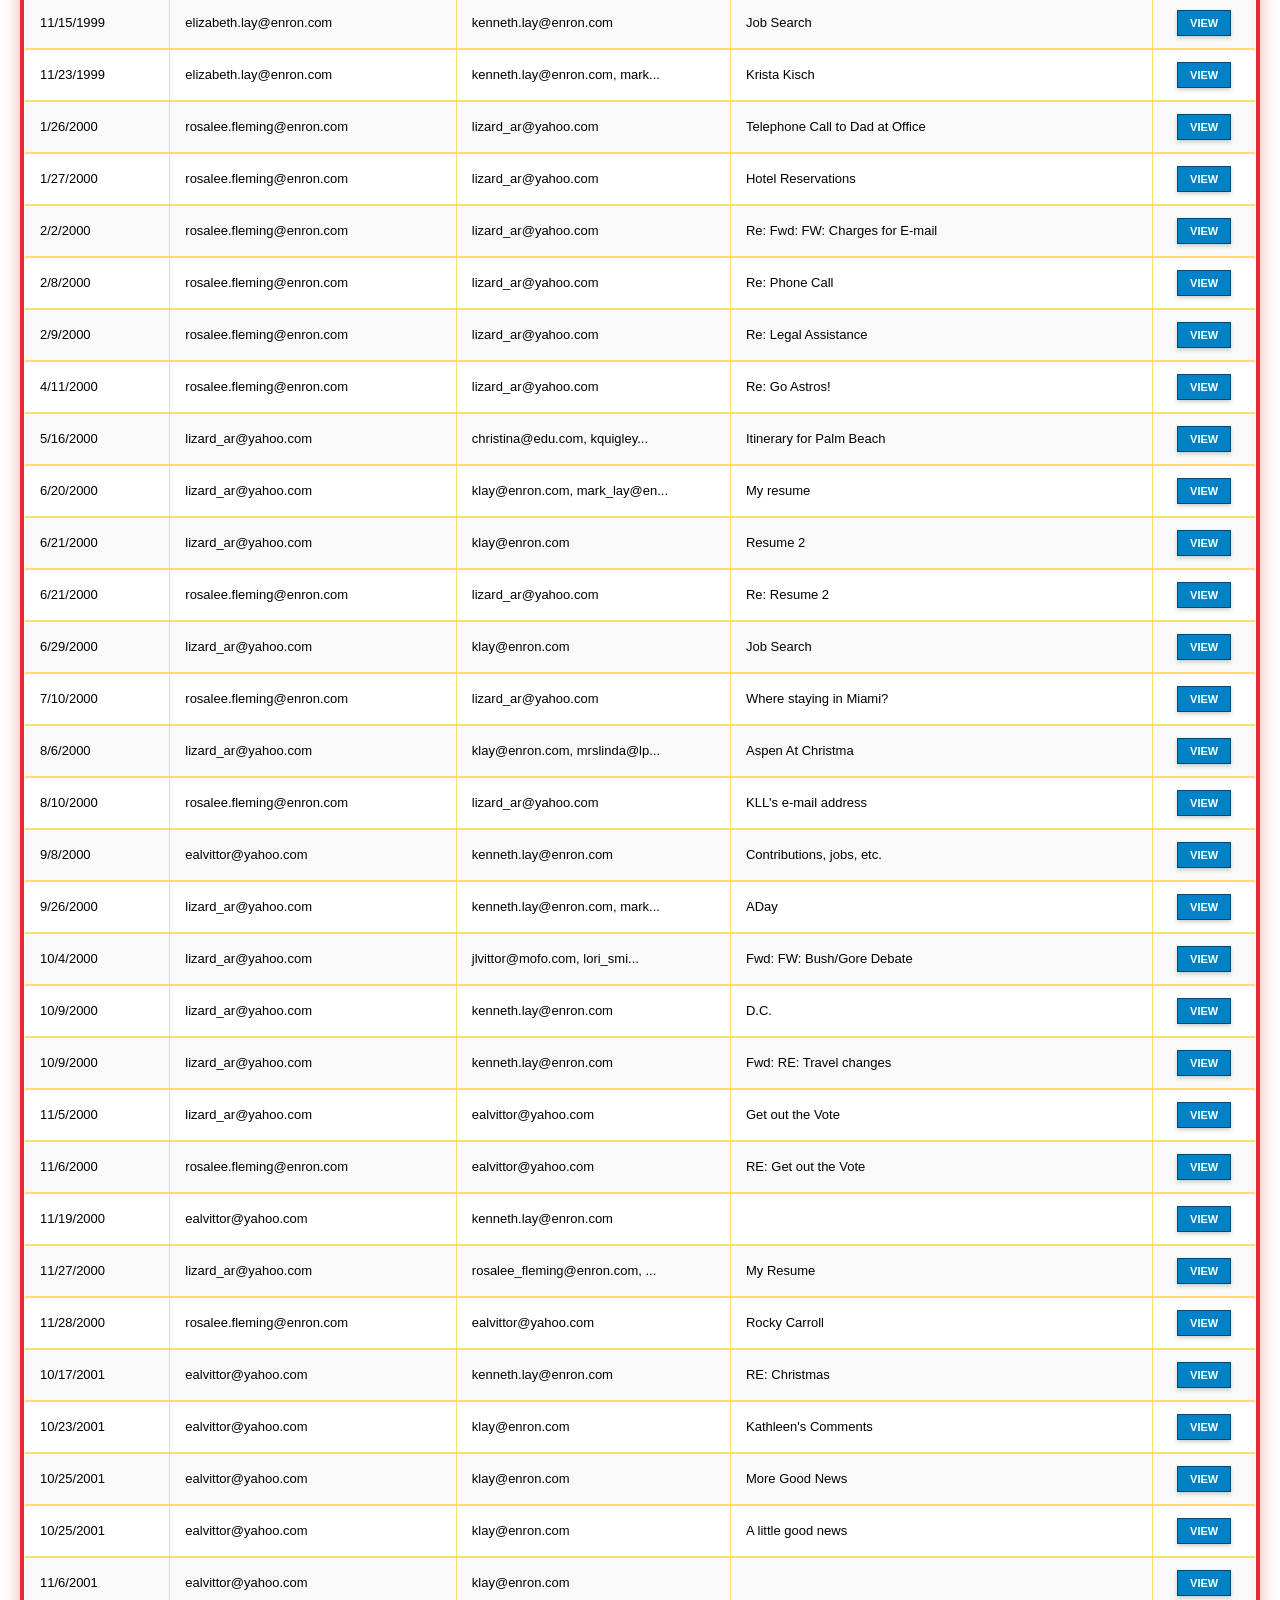
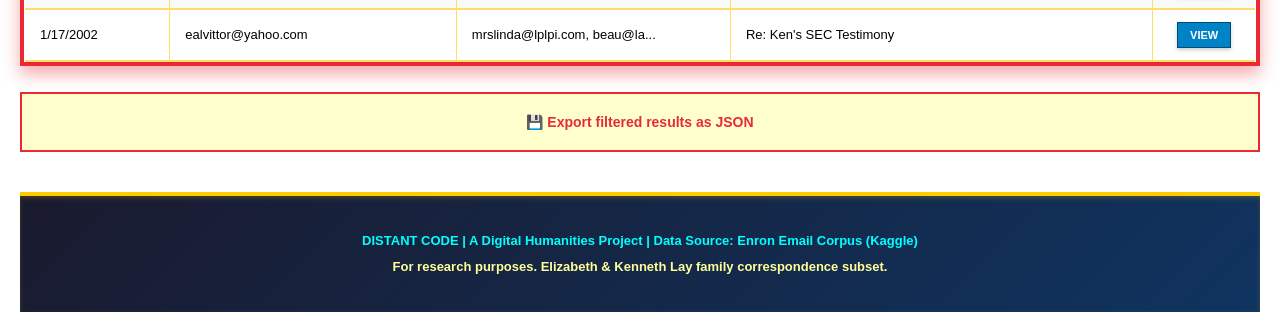
==== commit fcd352d2: "Remove tagline and update subtitle text" ====
--- a/index.html
+++ b/index.html
@@ -12,8 +12,7 @@
         <header class="header">
             <div class="header-inner">
                 <h1 class="title">📧 ENRON EMAIL CORPUS 📧</h1>
-                <p class="subtitle">Explore a DH-friendly interface</p>
-                <p class="tagline">Explore a DH-friendly interface</p>
+                <p class="subtitle">Explore Enron Emails With A DH-Friendly Interface</p>
             </div>
             <div class="enron-badge">
                 <span class="badge-text">⚡ NEW</span>
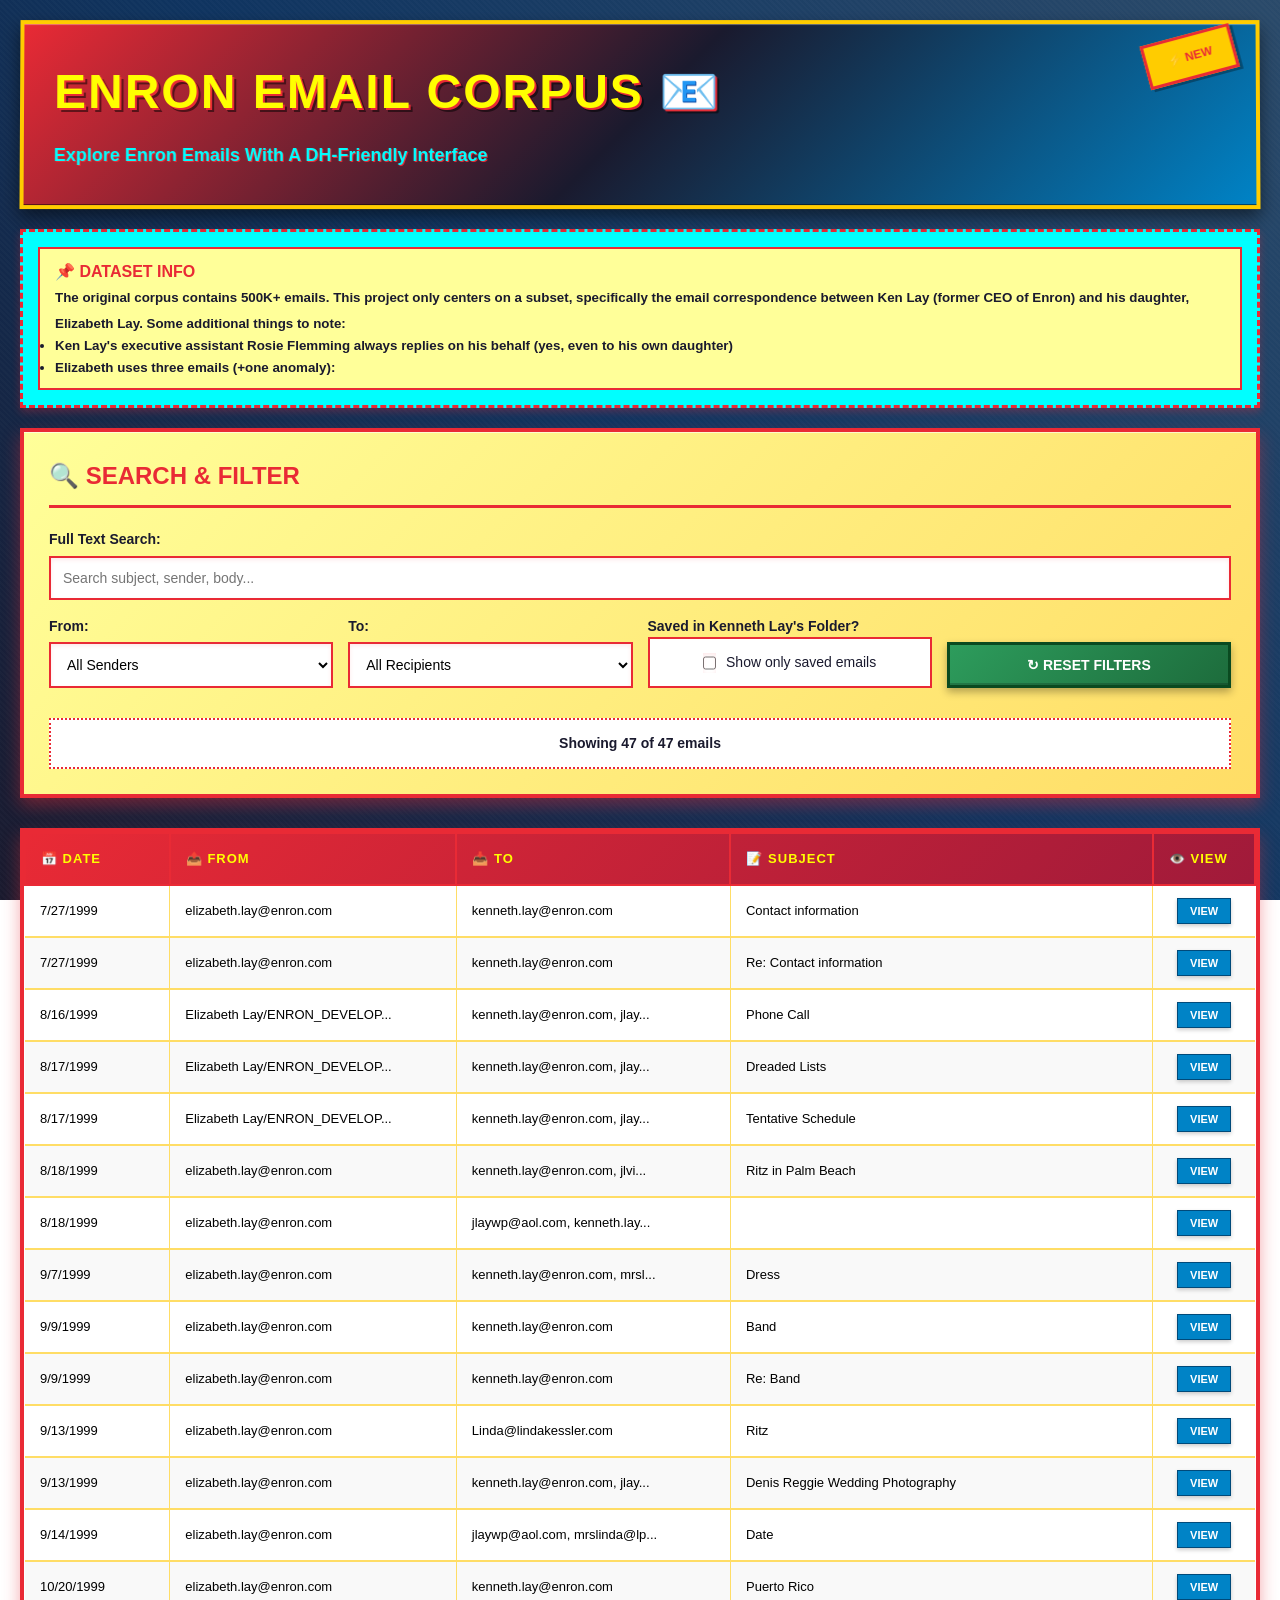
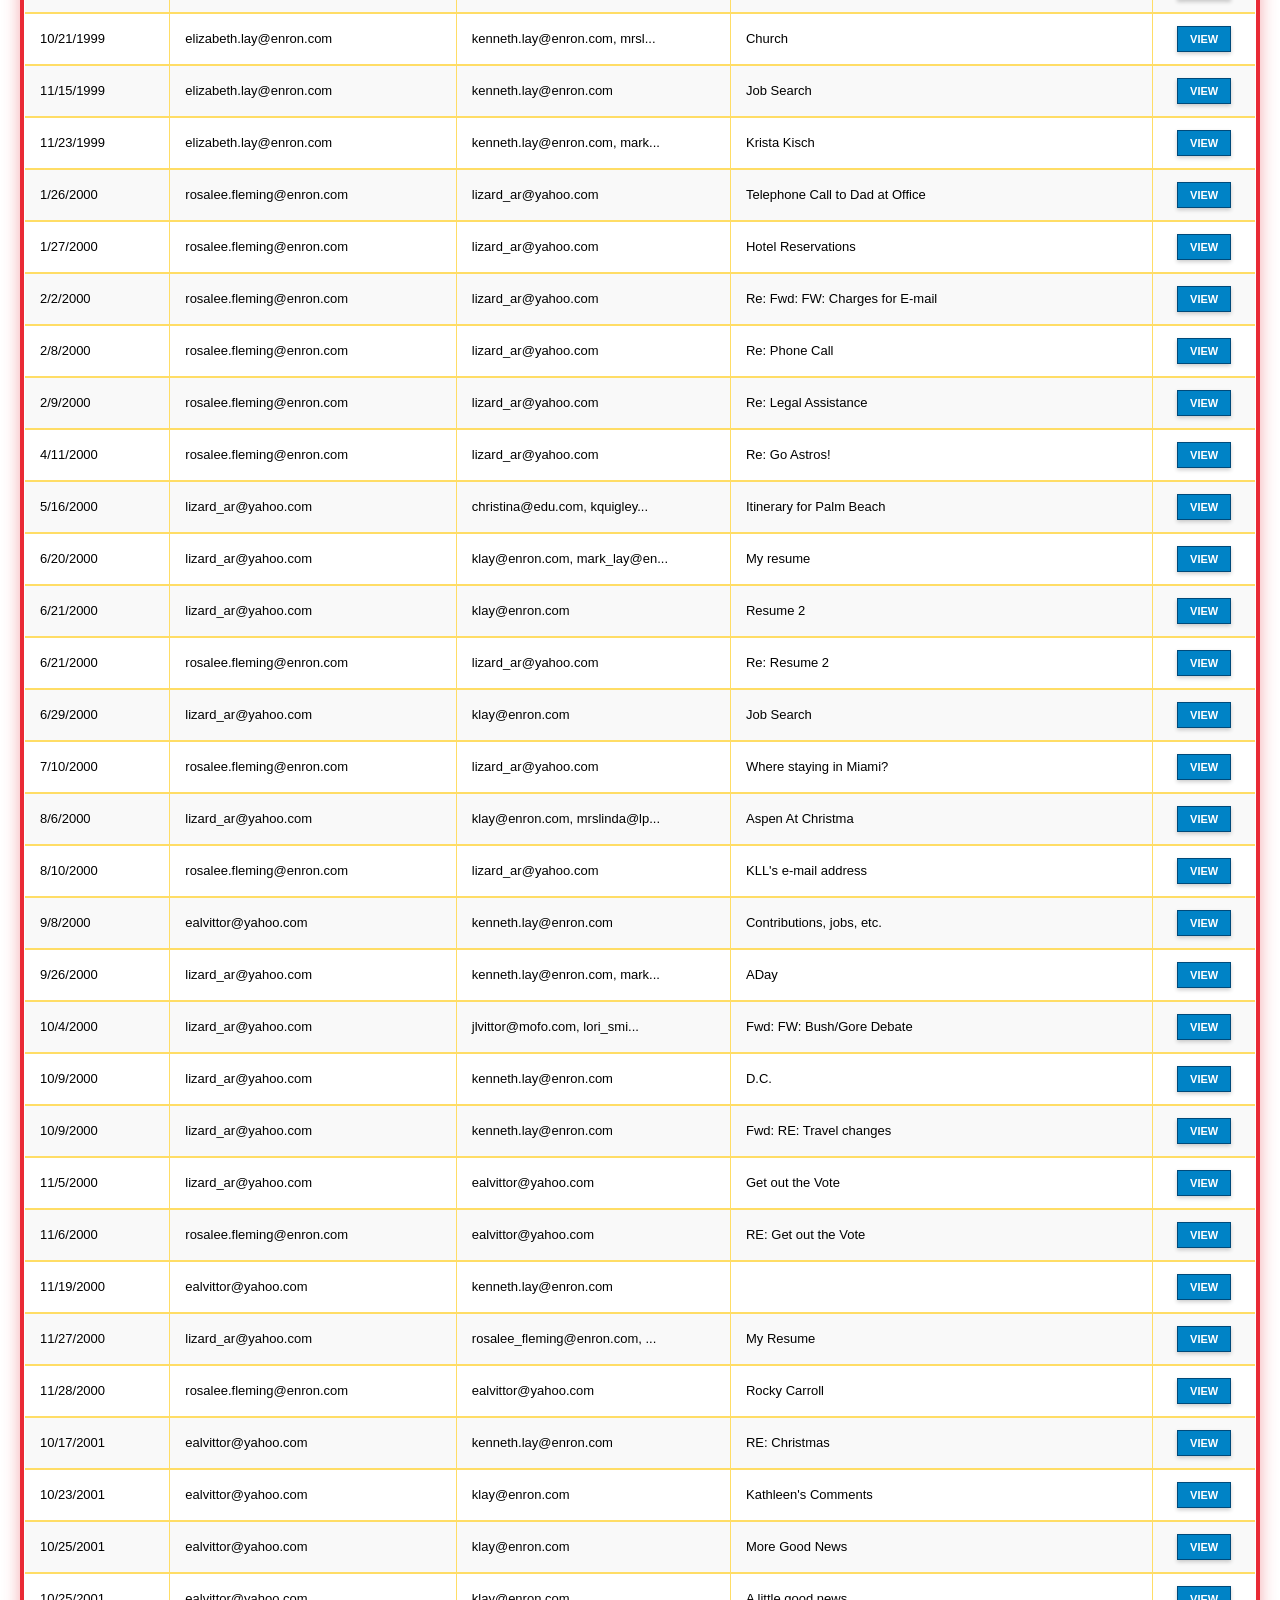
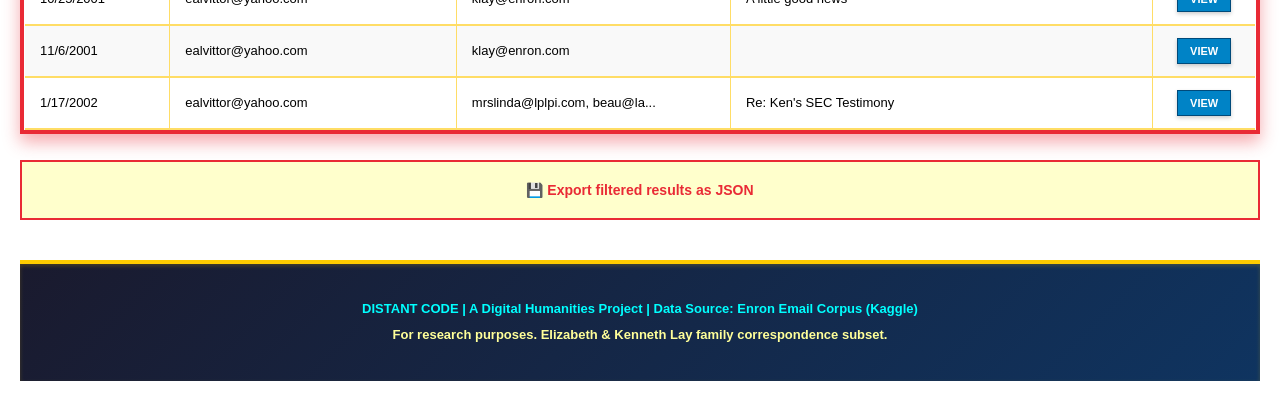
==== commit b562d4de: "Revise title and dataset information in index.html Updated the title and dataset info section for cl" ====
--- a/index.html
+++ b/index.html
@@ -11,7 +11,7 @@
         <!-- HEADER -->
         <header class="header">
             <div class="header-inner">
-                <h1 class="title">📧 ENRON EMAIL CORPUS 📧</h1>
+                <h1 class="title">ENRON EMAIL CORPUS 📧</h1>
                 <p class="subtitle">Explore Enron Emails With A DH-Friendly Interface</p>
             </div>
             <div class="enron-badge">
@@ -23,7 +23,12 @@
         <nav class="info-bar">
             <div class="info-box">
                 <strong>📌 DATASET INFO</strong><br>
-                <small>Personal Correspondence: Elizabeth Lay ↔ Kenneth Lay via Assistant Rosie Flemming | 1999-2002</small>
+                <small>The original corpus contains 500K+ emails. This project only centers on a subset, specifically the email correspondence between Ken Lay (former CEO of Enron) and his daughter, Elizabeth Lay. Some additional things to note:
+                        <ul>
+                            <li>Ken Lay's executive assistant Rosie Flemming always replies on his behalf (yes, even to his own daughter)</li>
+                            <li>Elizabeth uses three emails (+one anomaly): </li>
+                        </ul>
+                </small>
             </div>
         </nav>
 
@@ -32,7 +37,7 @@
             <h2 class="filter-title">🔍 SEARCH & FILTER</h2>
 
             <div class="filter-group">
-                <label for="searchInput">🔎 Full Text Search:</label>
+                <label for="searchInput"> Full Text Search:</label>
                 <input type="text" id="searchInput" placeholder="Search subject, sender, body...">
             </div>
 
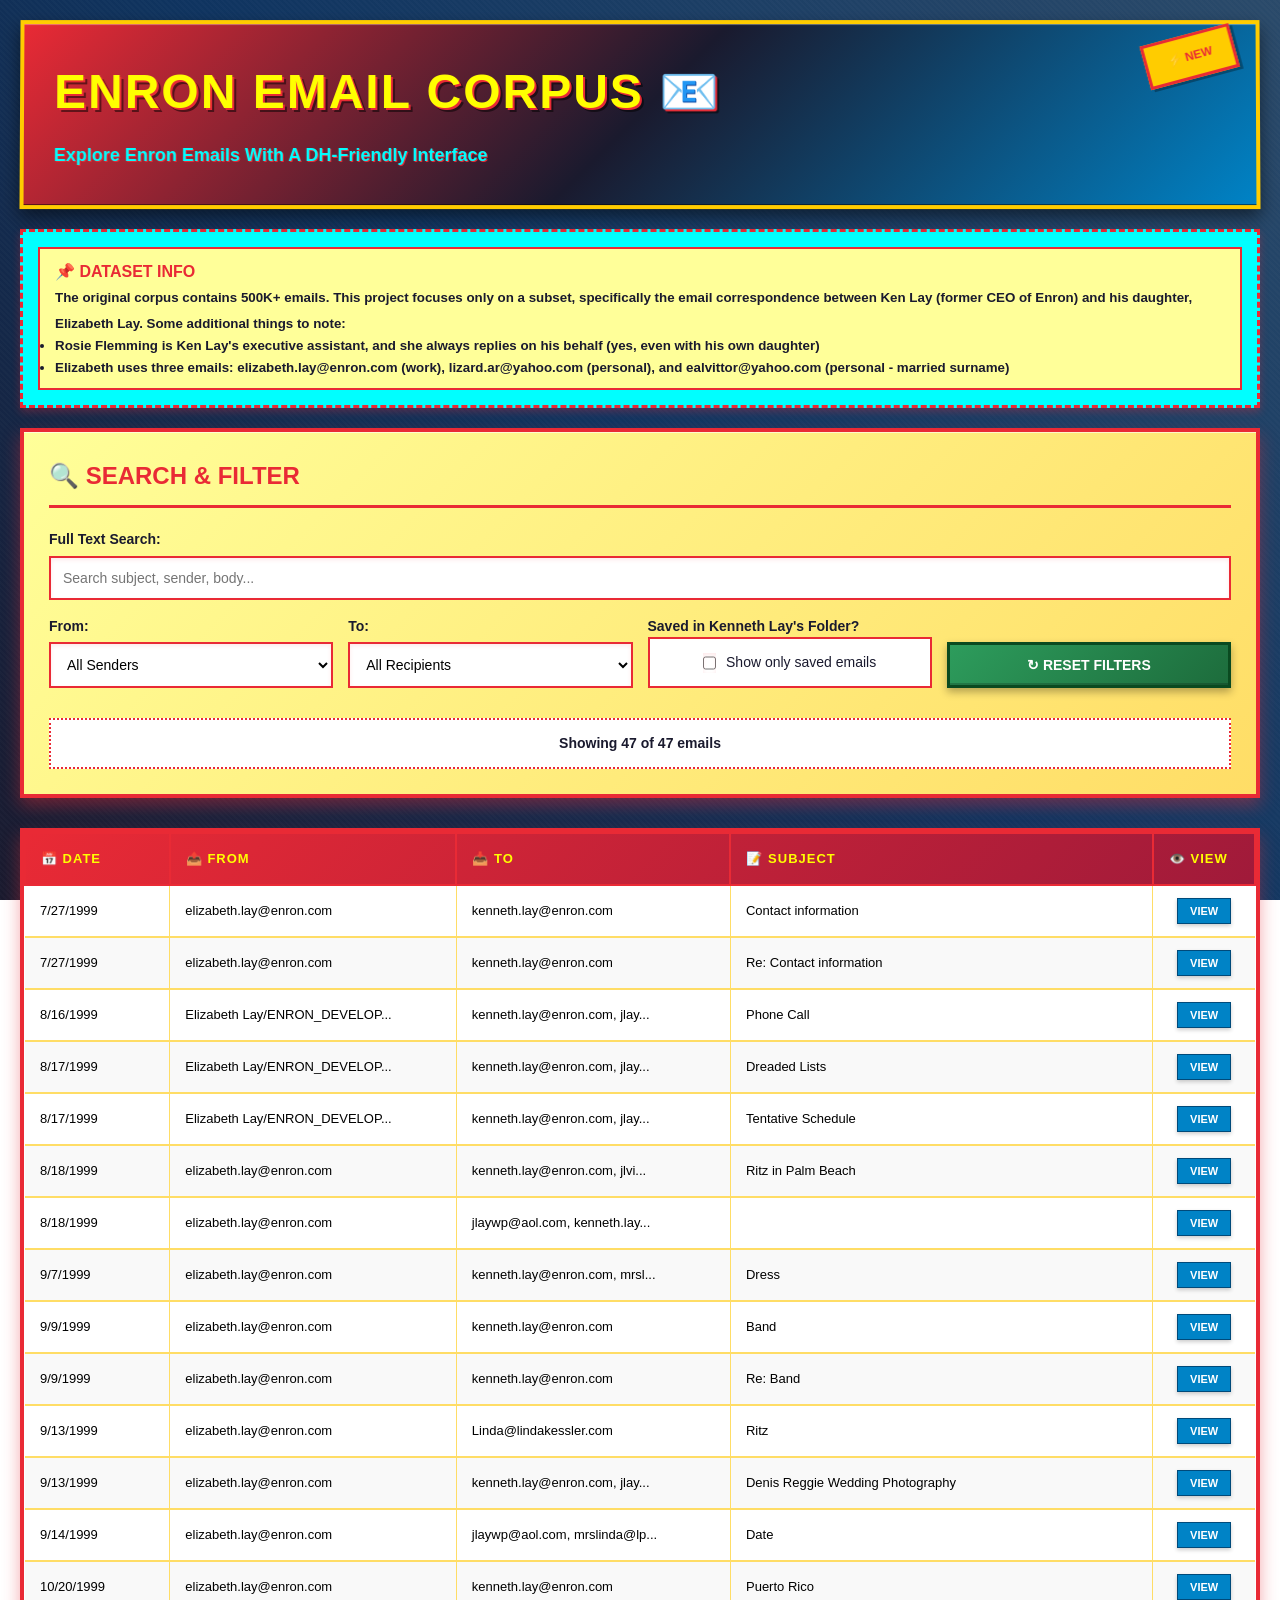
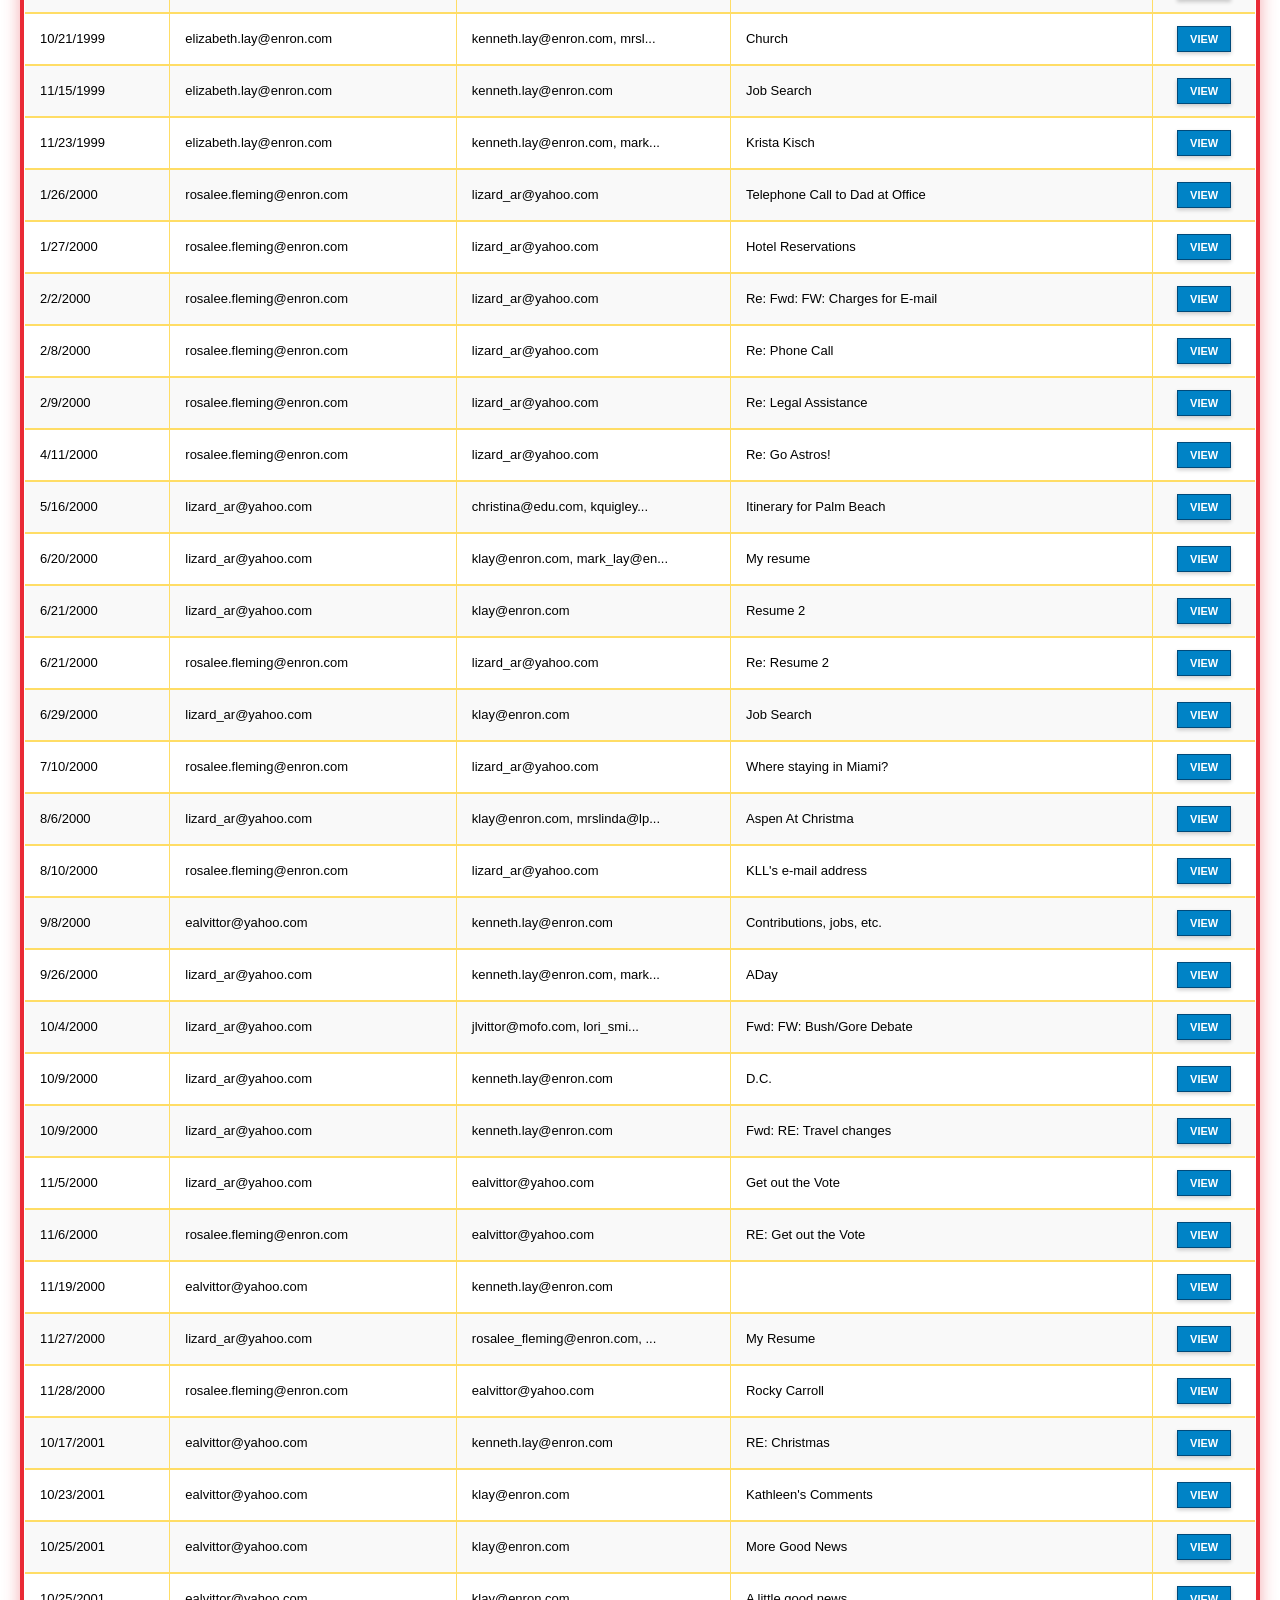
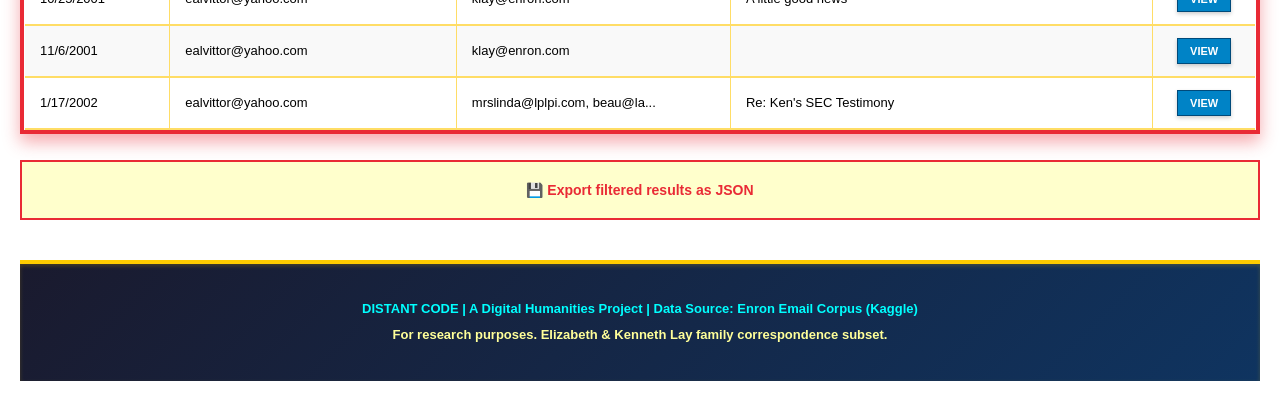
==== commit 63dbf92b: "Refine dataset info description in index.html" ====
--- a/index.html
+++ b/index.html
@@ -23,10 +23,10 @@
         <nav class="info-bar">
             <div class="info-box">
                 <strong>📌 DATASET INFO</strong><br>
-                <small>The original corpus contains 500K+ emails. This project only centers on a subset, specifically the email correspondence between Ken Lay (former CEO of Enron) and his daughter, Elizabeth Lay. Some additional things to note:
+                <small>The original corpus contains 500K+ emails. This project focuses only on a subset, specifically the email correspondence between Ken Lay (former CEO of Enron) and his daughter, Elizabeth Lay. Some additional things to note:
                         <ul>
-                            <li>Ken Lay's executive assistant Rosie Flemming always replies on his behalf (yes, even to his own daughter)</li>
-                            <li>Elizabeth uses three emails (+one anomaly): </li>
+                            <li>Rosie Flemming is Ken Lay's executive assistant, and she always replies on his behalf (yes, even with his own daughter)</li>
+                            <li>Elizabeth uses three emails: elizabeth.lay@enron.com (work), lizard.ar@yahoo.com (personal), and ealvittor@yahoo.com (personal - married surname)</li>
                         </ul>
                 </small>
             </div>
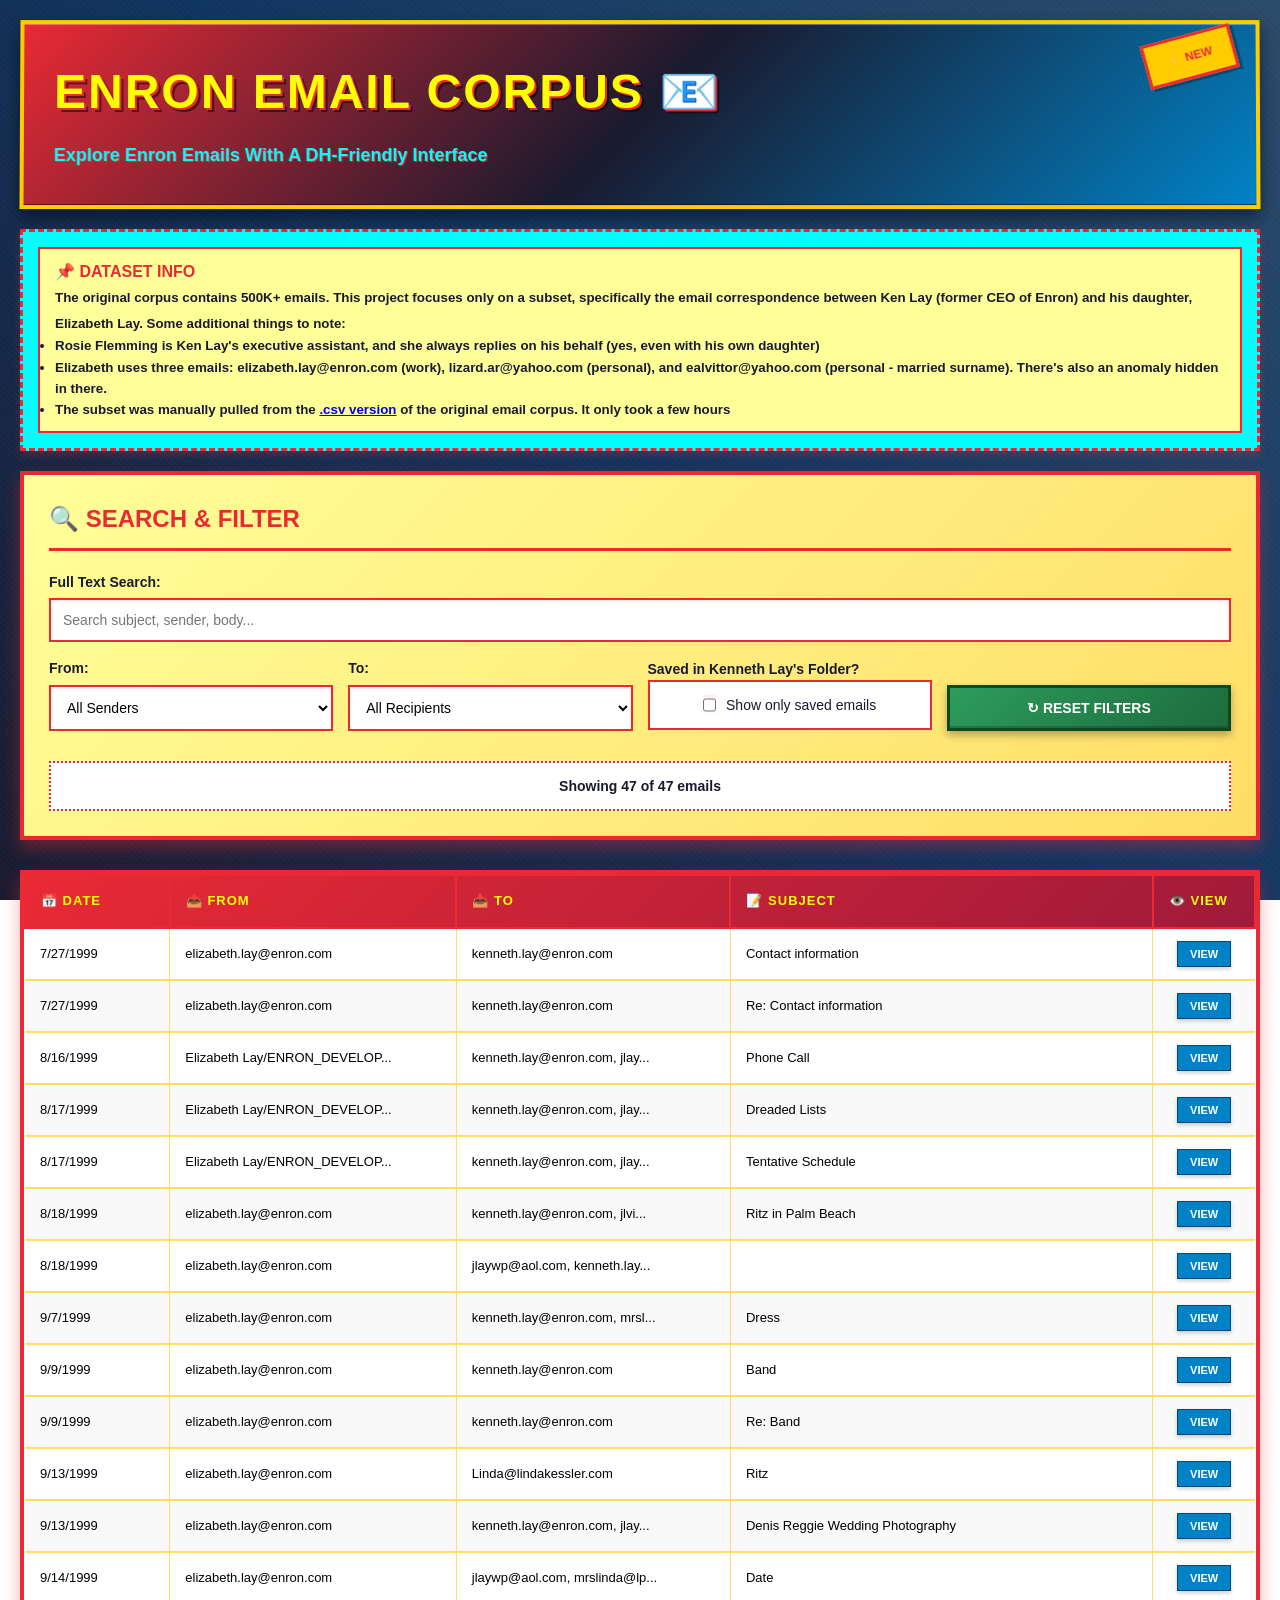
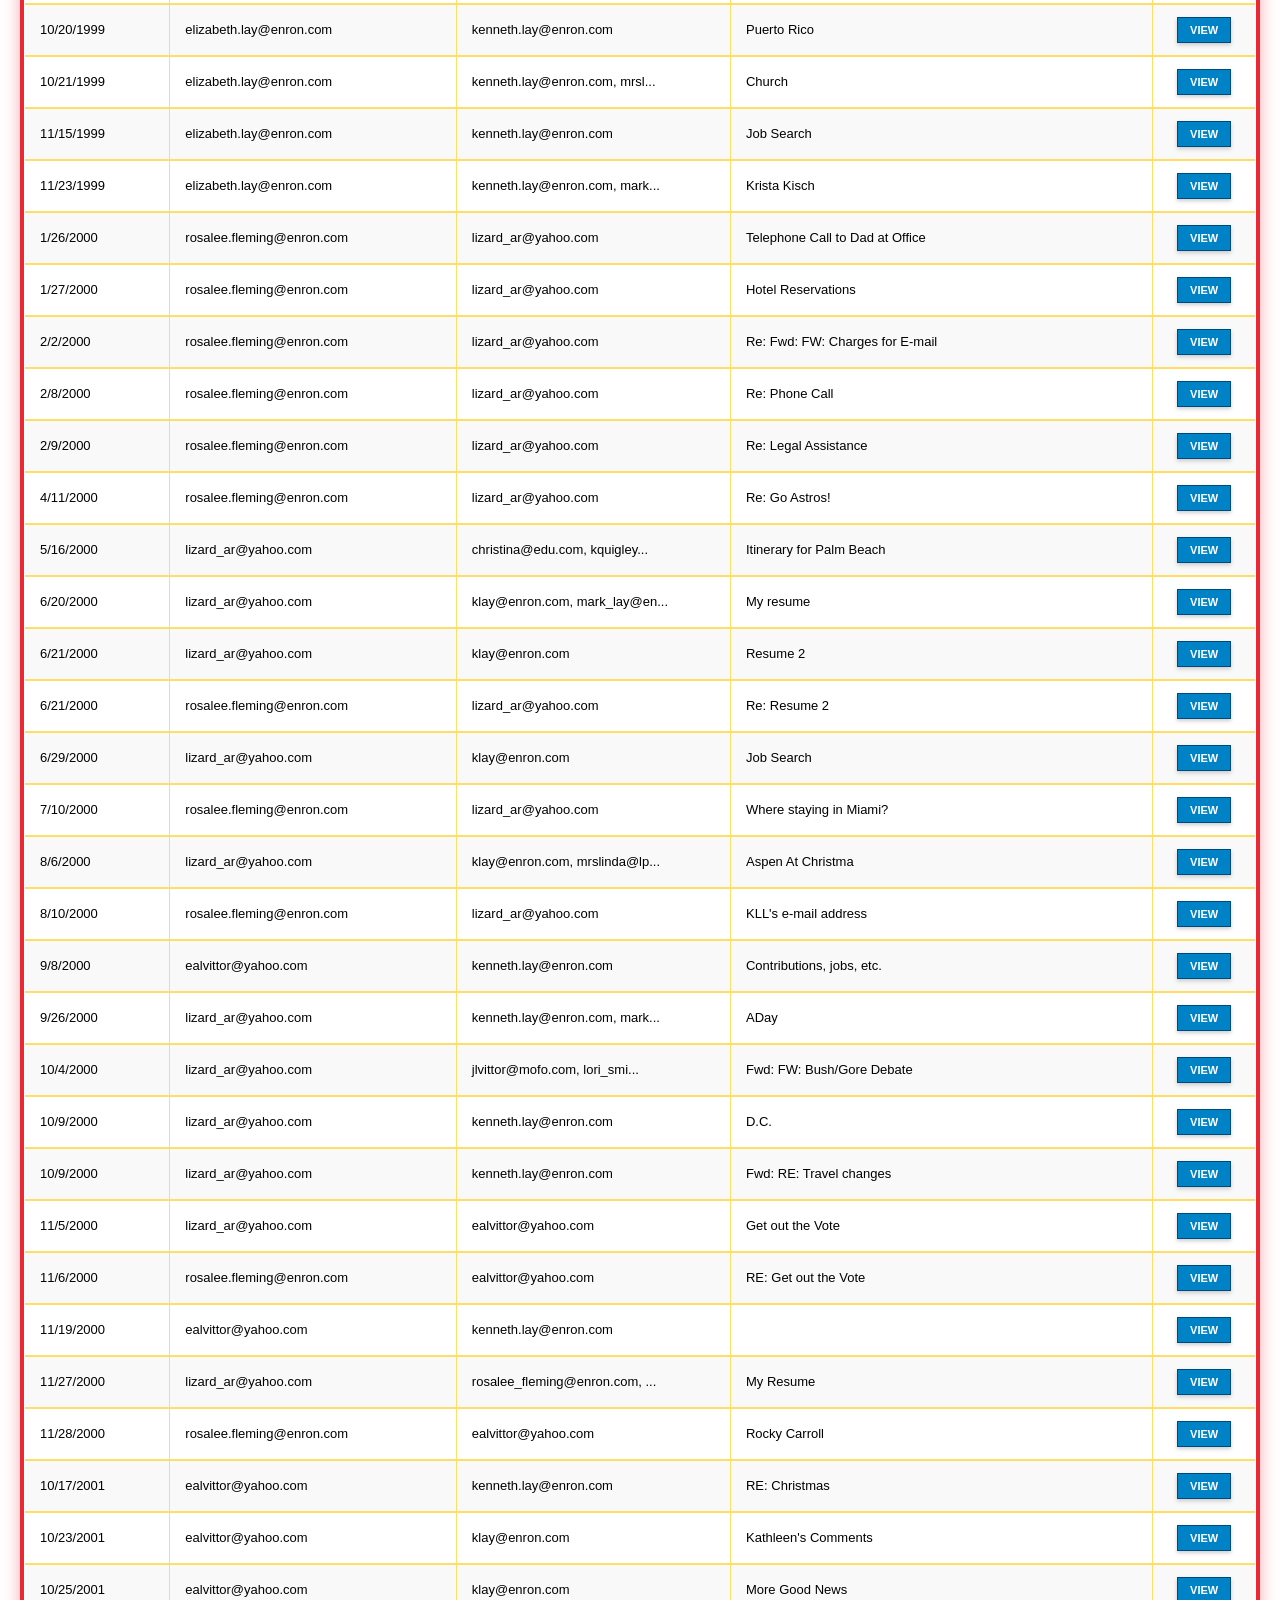
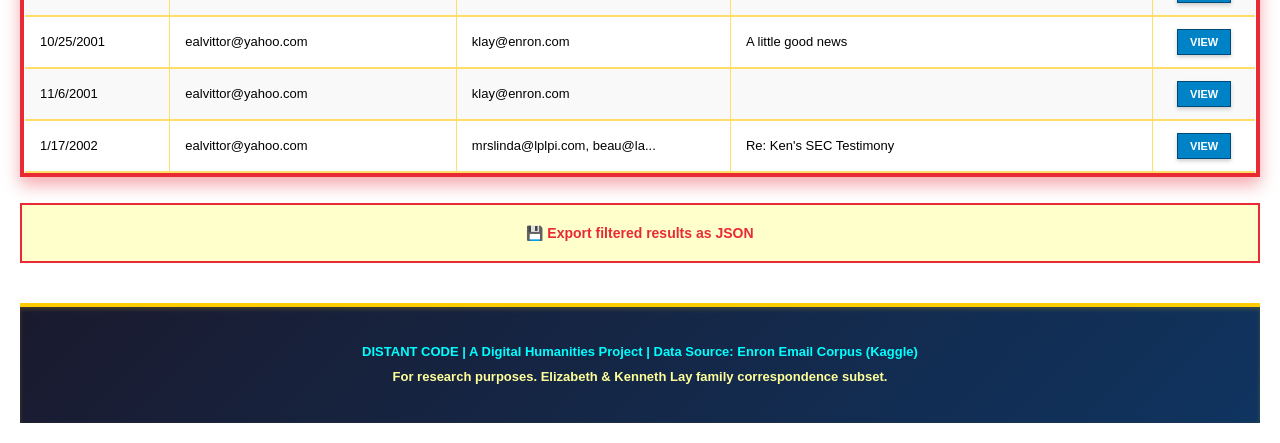
==== commit c8719e91: "Update email information and add anomaly note" ====
--- a/index.html
+++ b/index.html
@@ -26,7 +26,8 @@
                 <small>The original corpus contains 500K+ emails. This project focuses only on a subset, specifically the email correspondence between Ken Lay (former CEO of Enron) and his daughter, Elizabeth Lay. Some additional things to note:
                         <ul>
                             <li>Rosie Flemming is Ken Lay's executive assistant, and she always replies on his behalf (yes, even with his own daughter)</li>
-                            <li>Elizabeth uses three emails: elizabeth.lay@enron.com (work), lizard.ar@yahoo.com (personal), and ealvittor@yahoo.com (personal - married surname)</li>
+                            <li>Elizabeth uses three emails: elizabeth.lay@enron.com (work), lizard.ar@yahoo.com (personal), and ealvittor@yahoo.com (personal - married surname). There's also an anomaly hidden in there.</li>
+                            <li>The subset was manually pulled from the <a href = "https://www.kaggle.com/datasets/wcukierski/enron-email-dataset/data">.csv version</a> of the original email corpus. It only took a few hours</li>
                         </ul>
                 </small>
             </div>
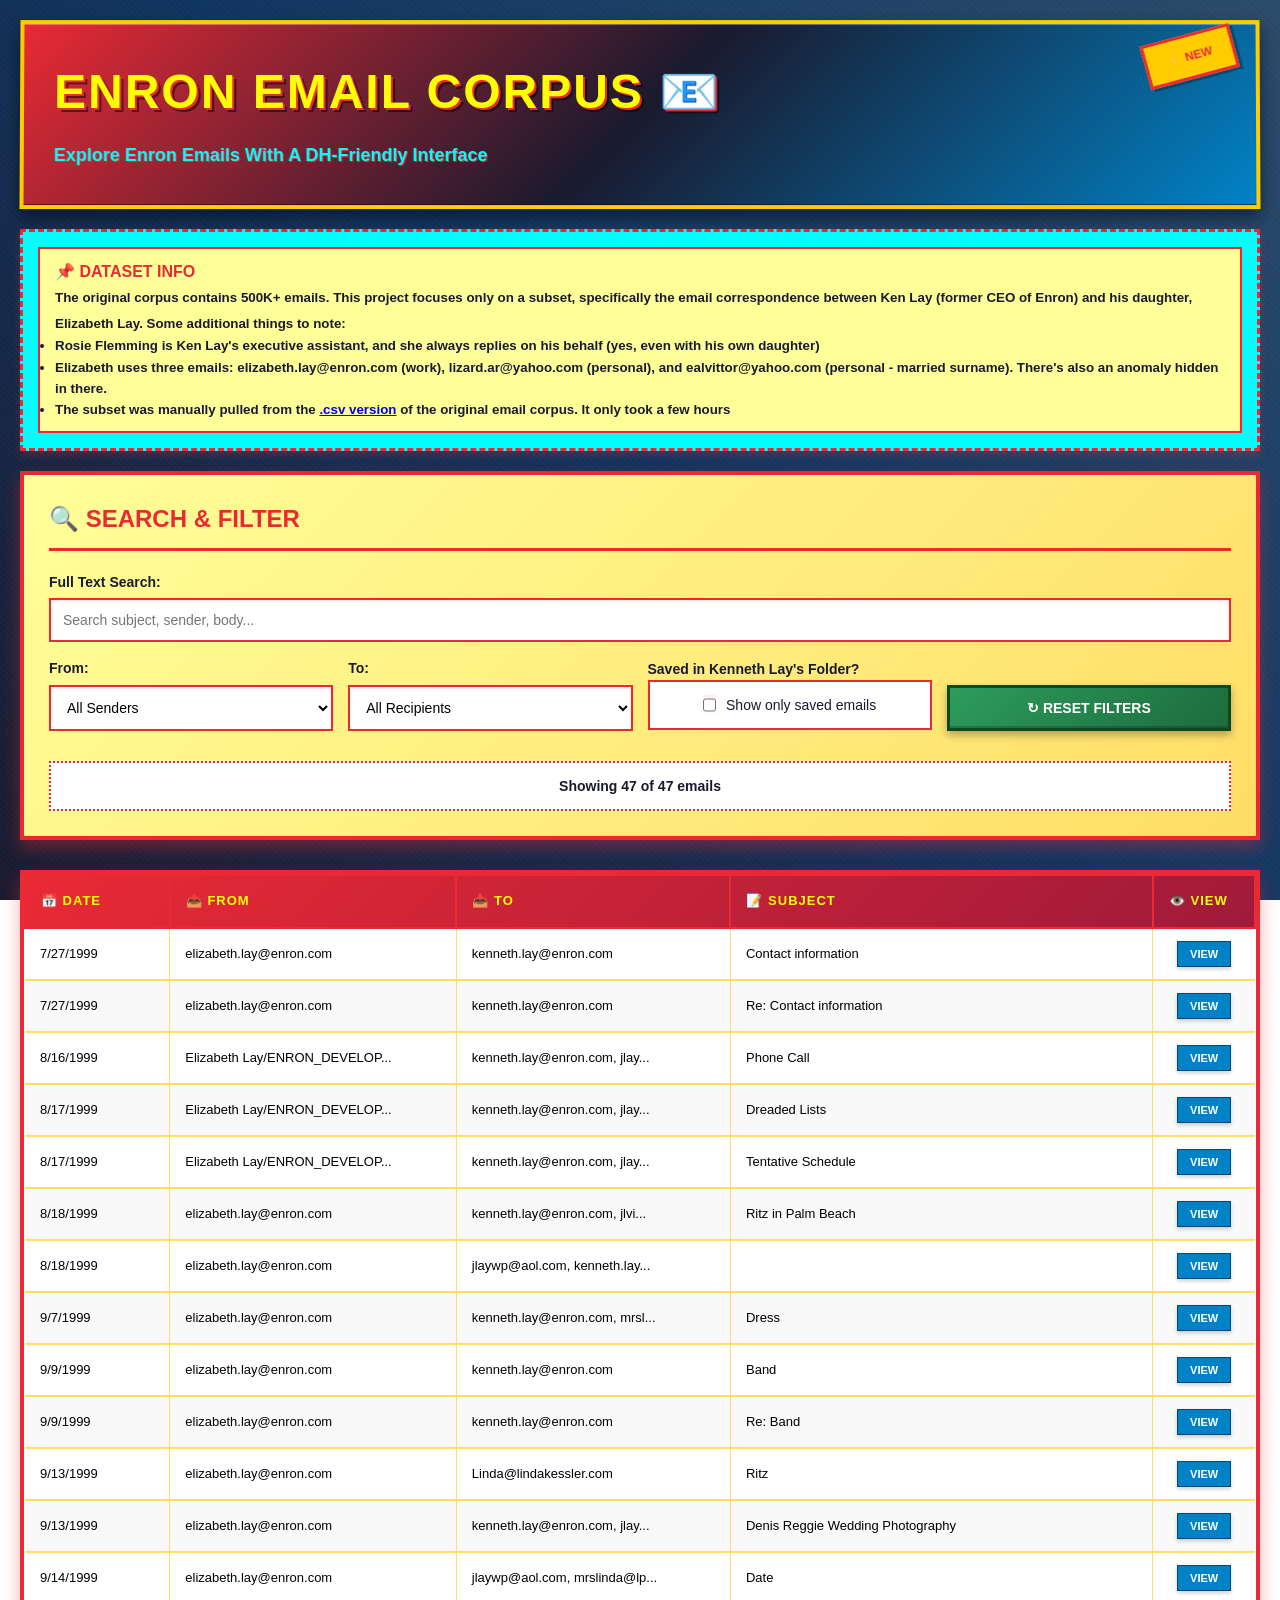
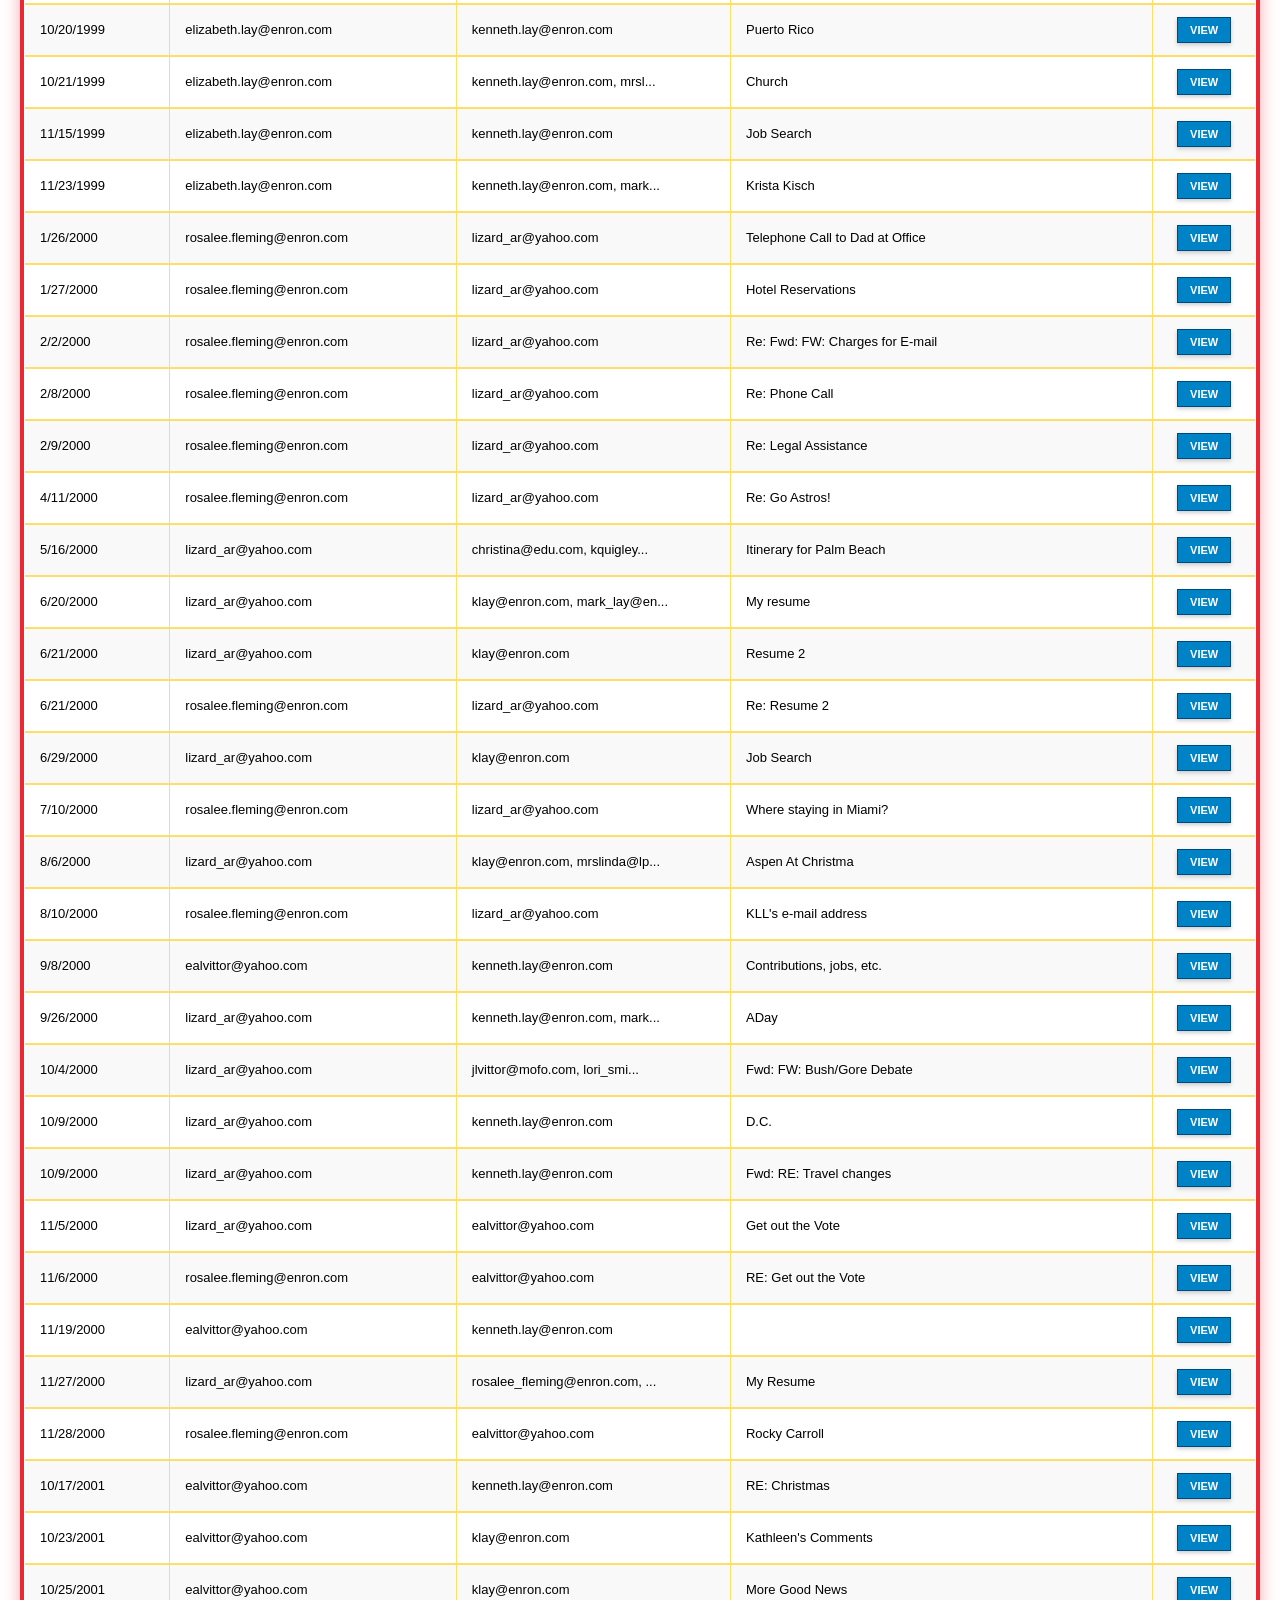
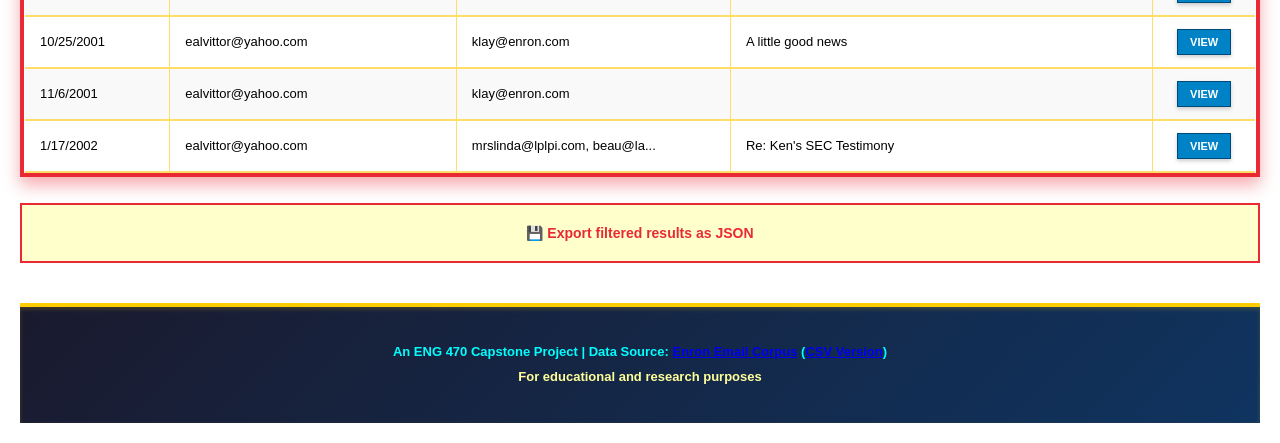
==== commit 0dd92e60: "Update footer content and data source links" ====
--- a/index.html
+++ b/index.html
@@ -121,8 +121,8 @@
 
         <!-- FOOTER -->
         <footer class="footer">
-            <p>DISTANT CODE | A Digital Humanities Project | Data Source: Enron Email Corpus (Kaggle)</p>
-            <p class="footer-small">For research purposes. Elizabeth & Kenneth Lay family correspondence subset.</p>
+            <p>An ENG 470 Capstone Project | Data Source: <a href ="https://www.cs.cmu.edu/~enron/">Enron Email Corpus</a> (<a href ="https://www.kaggle.com/datasets/wcukierski/enron-email-dataset/data">CSV Version</a>)</p>
+            <p class="footer-small">For educational and research purposes</p>
         </footer>
     </div>
 
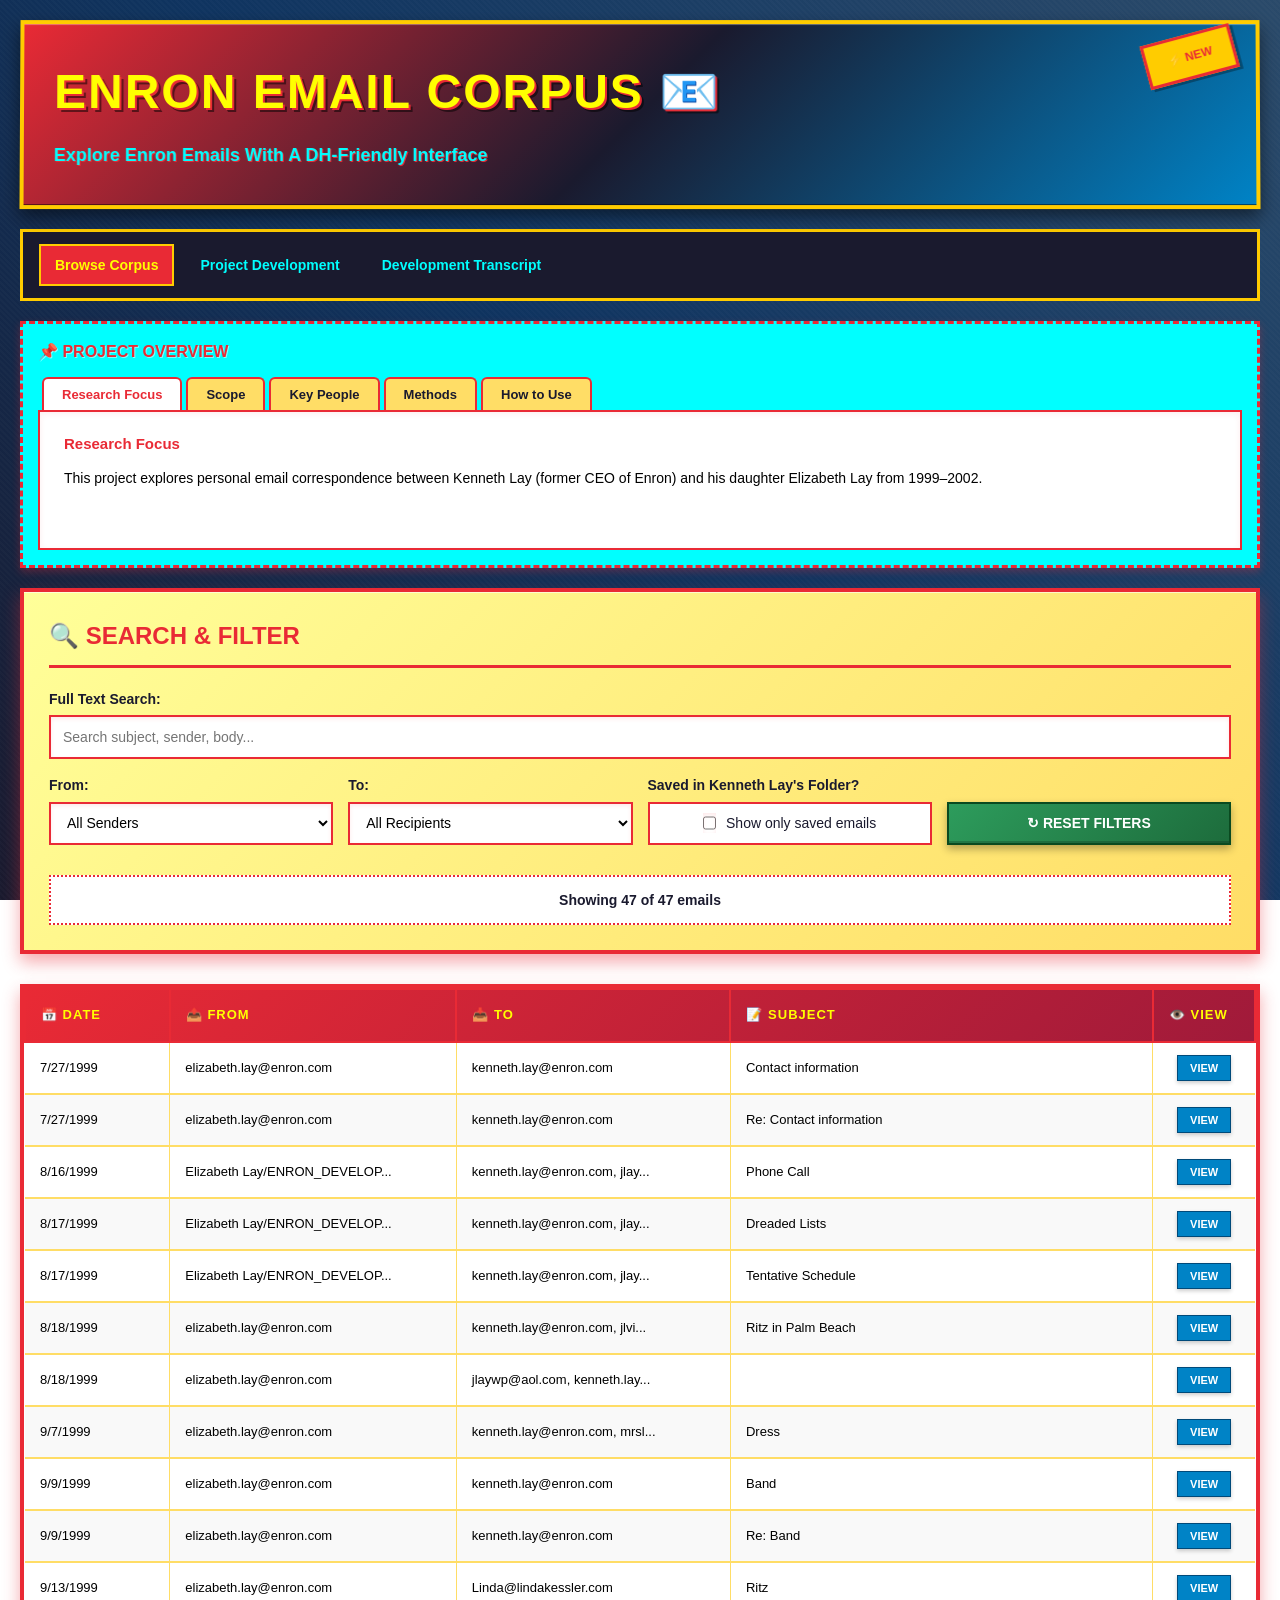
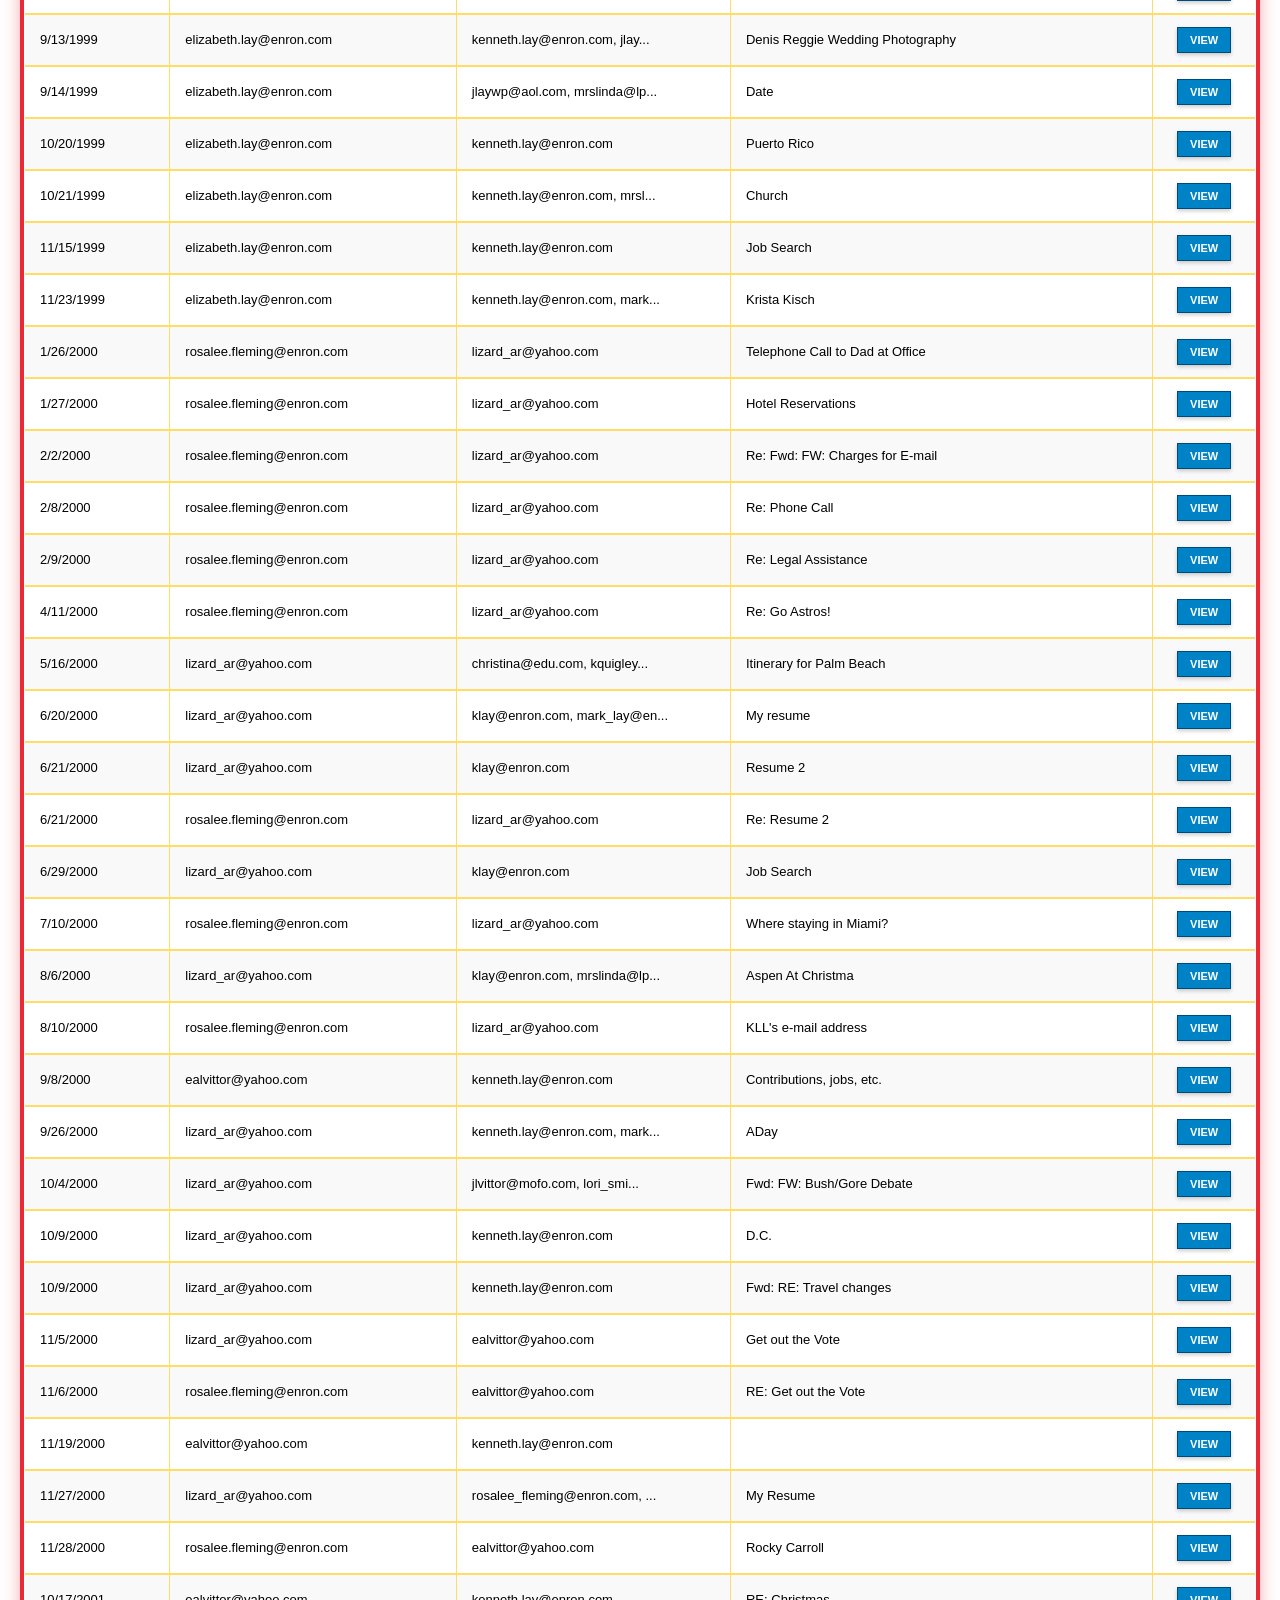
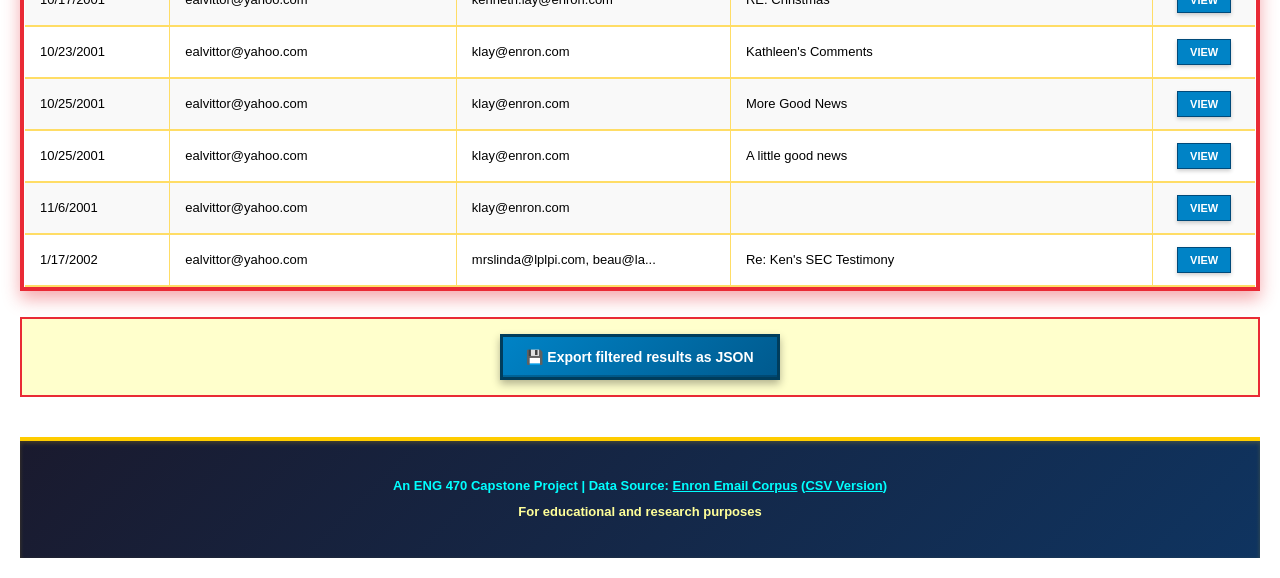
==== commit 17ef9d89: "Add UX DH assessments, transcript and development subpages, and folder-tab overview" ====
--- a/index.html
+++ b/index.html
@@ -7,6 +7,8 @@
     <link rel="stylesheet" href="styles.css">
 </head>
 <body>
+    <a href="#filter-panel" class="skip-link">Skip to search</a>
+
     <div class="container">
         <!-- HEADER -->
         <header class="header">
@@ -19,22 +21,53 @@
             </div>
         </header>
 
-        <!-- NAVIGATION & INFO -->
-        <nav class="info-bar">
-            <div class="info-box">
-                <strong>📌 DATASET INFO</strong><br>
-                <small>The original corpus contains 500K+ emails. This project focuses only on a subset, specifically the email correspondence between Ken Lay (former CEO of Enron) and his daughter, Elizabeth Lay. Some additional things to note:
+        <nav class="site-nav" aria-label="Site navigation">
+            <a href="index.html" class="site-nav-link site-nav-link--active" aria-current="page">Browse Corpus</a>
+            <a href="development.html" class="site-nav-link">Project Development</a>
+            <a href="transcript.html" class="site-nav-link">Development Transcript</a>
+        </nav>
+
+        <!-- PROJECT ABSTRACT / DATASET INFO -->
+        <nav class="info-bar" aria-label="Project overview">
+            <div class="folder-panel">
+                <p class="folder-panel-label"><b>📌 PROJECT OVERVIEW</b></p>
+                <div class="folder-tabs" role="tablist" aria-label="Project overview sections">
+                    <button type="button" class="folder-tab folder-tab--active" role="tab" id="tab-research" aria-selected="true" aria-controls="folder-research" data-folder="research">Research Focus</button>
+                    <button type="button" class="folder-tab" role="tab" id="tab-scope" aria-selected="false" aria-controls="folder-scope" data-folder="scope">Scope</button>
+                    <button type="button" class="folder-tab" role="tab" id="tab-people" aria-selected="false" aria-controls="folder-people" data-folder="people">Key People</button>
+                    <button type="button" class="folder-tab" role="tab" id="tab-methods" aria-selected="false" aria-controls="folder-methods" data-folder="methods">Methods</button>
+                    <button type="button" class="folder-tab" role="tab" id="tab-howto" aria-selected="false" aria-controls="folder-howto" data-folder="howto">How to Use</button>
+                </div>
+                <div class="folder-body">
+                    <div class="folder-pane folder-pane--active" id="folder-research" role="tabpanel" aria-labelledby="tab-research">
+                        <h3 class="folder-pane-title">Research Focus</h3>
+                        <p>This project explores personal email correspondence between Kenneth Lay (former CEO of Enron) and his daughter Elizabeth Lay from 1999–2002.</p>
+                    </div>
+                    <div class="folder-pane" id="folder-scope" role="tabpanel" aria-labelledby="tab-scope" hidden>
+                        <h3 class="folder-pane-title">Scope</h3>
+                        <p>The original Enron Email Corpus contains 500K+ emails. This project is powered by a manually compiled subset of <strong>47 emails</strong> drawn from the Lay family correspondence.</p>
+                    </div>
+                    <div class="folder-pane" id="folder-people" role="tabpanel" aria-labelledby="tab-people" hidden>
+                        <h3 class="folder-pane-title">Key People</h3>
                         <ul>
-                            <li>Rosie Flemming is Ken Lay's executive assistant, and she always replies on his behalf (yes, even with his own daughter)</li>
-                            <li>Elizabeth uses three emails: elizabeth.lay@enron.com (work), lizard.ar@yahoo.com (personal), and ealvittor@yahoo.com (personal - married surname). There's also an anomaly hidden in there.</li>
-                            <li>The subset was manually pulled from the <a href = "https://www.kaggle.com/datasets/wcukierski/enron-email-dataset/data">.csv version</a> of the original email corpus. It only took a few hours</li>
+                            <li><strong>Rosie Flemming</strong> is Ken Lay's executive assistant. She always replies on his behalf (yes, even with his own daughter).</li>
+                            <li><strong>Elizabeth Lay</strong> uses three emails: elizabeth.lay@enron.com (work), lizard.ar@yahoo.com (personal), and ealvittor@yahoo.com (personal — married surname). There's also an anomaly hidden in there due to an unexplained blip.</li>
                         </ul>
-                </small>
+                    </div>
+                    <div class="folder-pane" id="folder-methods" role="tabpanel" aria-labelledby="tab-methods" hidden>
+                        <h3 class="folder-pane-title">Methods</h3>
+                        <p>The subset was manually pulled from the <a href="https://www.kaggle.com/datasets/wcukierski/enron-email-dataset/data" target="_blank" rel="noopener noreferrer">.csv version</a> of the original email corpus. It only took a few hours to capture and clean.</p>
+                    </div>
+                    <div class="folder-pane" id="folder-howto" role="tabpanel" aria-labelledby="tab-howto" hidden>
+                        <h3 class="folder-pane-title">How to Use This Site</h3>
+                        <p>Search and filter below, then click <strong>VIEW</strong> to read a full email. You can export filtered results as JSON for use in other research tools.</p>
+                    </div>
+                </div>
             </div>
         </nav>
 
         <!-- SEARCH & FILTER PANEL -->
-        <div class="filter-panel">
+        <div class="filter-panel" id="filter-panel">
             <h2 class="filter-title">🔍 SEARCH & FILTER</h2>
 
             <div class="filter-group">
@@ -66,7 +99,7 @@
                 </div>
 
                 <div class="filter-group button-group">
-                    <button id="resetBtn" class="btn btn-reset">↻ RESET FILTERS</button>
+                    <button type="button" id="resetBtn" class="btn btn-reset">↻ RESET FILTERS</button>
                 </div>
             </div>
 
@@ -95,16 +128,16 @@
                 </table>
             </div>
             <div class="export-link">
-                <a href="#" id="exportLink">💾 Export filtered results as JSON</a>
+                <button type="button" id="exportBtn" class="btn btn-export">💾 Export filtered results as JSON</button>
             </div>
         </div>
 
         <!-- EMAIL VIEWER MODAL -->
-        <div id="emailModal" class="modal hidden">
+        <div id="emailModal" class="modal hidden" role="dialog" aria-modal="true" aria-labelledby="modalSubject" aria-hidden="true">
             <div class="modal-content">
                 <div class="modal-header">
                     <h2 id="modalSubject"></h2>
-                    <button class="close-btn" id="closeModal">&times;</button>
+                    <button type="button" class="close-btn" id="closeModal" aria-label="Close email viewer">&times;</button>
                 </div>
                 <div class="modal-meta">
                     <p><strong>Message-ID:</strong> <code id="modalMessageId"></code></p>
@@ -119,9 +152,26 @@
             </div>
         </div>
 
+        <!-- EXPORT CONFIRMATION MODAL -->
+        <div id="exportModal" class="modal hidden" role="dialog" aria-modal="true" aria-labelledby="exportModalTitle" aria-hidden="true">
+            <div class="modal-content modal-content--compact">
+                <div class="modal-header">
+                    <h2 id="exportModalTitle">Confirm Export</h2>
+                    <button type="button" class="close-btn" id="closeExportModal" aria-label="Close export confirmation">&times;</button>
+                </div>
+                <div class="modal-body">
+                    <p id="exportModalMessage">Download filtered results as JSON?</p>
+                    <div class="modal-actions">
+                        <button type="button" id="confirmExportBtn" class="btn btn-export">Download JSON</button>
+                        <button type="button" id="cancelExportBtn" class="btn btn-reset">Cancel</button>
+                    </div>
+                </div>
+            </div>
+        </div>
+
         <!-- FOOTER -->
         <footer class="footer">
-            <p>An ENG 470 Capstone Project | Data Source: <a href ="https://www.cs.cmu.edu/~enron/">Enron Email Corpus</a> (<a href ="https://www.kaggle.com/datasets/wcukierski/enron-email-dataset/data">CSV Version</a>)</p>
+            <p>An ENG 470 Capstone Project | Data Source: <a href="https://www.cs.cmu.edu/~enron/" target="_blank" rel="noopener noreferrer">Enron Email Corpus</a> (<a href="https://www.kaggle.com/datasets/wcukierski/enron-email-dataset/data" target="_blank" rel="noopener noreferrer">CSV Version</a>)</p>
             <p class="footer-small">For educational and research purposes</p>
         </footer>
     </div>
--- a/styles.css
+++ b/styles.css
@@ -112,9 +112,96 @@
 .info-box {
     background: #ffff99;
     border: 2px solid #E92A35;
-    padding: 10px 15px;
+    padding: 24px 28px;
     font-weight: bold;
     color: #1a1a2e;
+}
+
+/* FOLDER-STYLE PROJECT OVERVIEW */
+.folder-panel {
+    background: transparent;
+}
+
+.folder-panel-label {
+    color: #E92A35;
+    font-size: 16px;
+    font-weight: black;
+    margin-bottom: 12px;
+    text-shadow: 1px 1px 0 rgba(255, 255, 255, 0.5);
+}
+
+.folder-tabs {
+    display: flex;
+    flex-wrap: wrap;
+    align-items: flex-end;
+    gap: 4px;
+    padding-left: 4px;
+}
+
+.folder-tab {
+    background: #ffdd66;
+    border: 2px solid #E92A35;
+    border-bottom: none;
+    border-radius: 6px 6px 0 0;
+    padding: 8px 18px;
+    font-family: 'Comic Sans MS', 'Arial', sans-serif;
+    font-size: 13px;
+    font-weight: bold;
+    color: #1a1a2e;
+    cursor: pointer;
+}
+
+.folder-tab--active {
+    background: #ffffff;
+    color: #E92A35;
+}
+
+.folder-tab:focus {
+    outline: 3px solid #00ffff;
+    outline-offset: 2px;
+}
+
+.folder-body {
+    background: #ffffff;
+    border: 2px solid #E92A35;
+    padding: 20px 24px;
+    min-height: 140px;
+    box-shadow: inset 0 2px 6px rgba(233, 42, 53, 0.08);
+}
+
+.folder-pane-title {
+    color: #E92A35;
+    font-size: 15px;
+    margin-bottom: 10px;
+    font-weight: black;
+}
+
+.folder-pane p {
+    font-weight: normal;
+    font-size: 14px;
+    line-height: 1.75;
+}
+
+.folder-pane ul {
+    margin: 0;
+    padding-left: 24px;
+    font-weight: normal;
+    font-size: 14px;
+    line-height: 1.85;
+    list-style: disc;
+}
+
+.folder-pane li {
+    margin-bottom: 12px;
+}
+
+.folder-pane li:last-child {
+    margin-bottom: 0;
+}
+
+.folder-pane a {
+    color: #0083C6;
+    font-weight: bold;
 }
 
 .info-box strong {
@@ -177,6 +264,30 @@
     grid-template-columns: repeat(auto-fit, minmax(250px, 1fr));
     gap: 15px;
     margin-bottom: 15px;
+    --filter-control-height: 43px;
+}
+
+.filter-row select,
+.filter-row .checkbox-wrapper,
+.filter-row .btn-reset {
+    height: var(--filter-control-height);
+    box-sizing: border-box;
+}
+
+.filter-row select {
+    padding: 0 12px;
+}
+
+.filter-row .checkbox-wrapper {
+    padding: 0 12px;
+}
+
+.filter-row .btn-reset {
+    padding: 0 20px;
+    border-width: 2px;
+    display: flex;
+    align-items: center;
+    justify-content: center;
 }
 
 .button-group {
@@ -190,13 +301,7 @@
 }
 
 .checkbox-group {
-    display: flex;
-    flex-direction: column;
-    justify-content: center;
-}
-
-.checkbox-group label {
-    margin-bottom: 0;
+    display: block;
 }
 
 .checkbox-wrapper {
@@ -279,18 +384,9 @@
     margin-top: -4px;
 }
 
-.export-link a {
-    color: #E92A35;
-    text-decoration: none;
-    font-weight: bold;
-    font-size: 14px;
-    cursor: pointer;
-    transition: all 0.2s;
-}
-
-.export-link a:hover {
-    color: #0083C6;
-    text-decoration: underline;
+.export-link .btn-export {
+    width: auto;
+    min-width: 280px;
 }
 
 /* RESULTS TABLE */
@@ -468,6 +564,22 @@
     }
 }
 
+.modal-content--compact {
+    max-width: 520px;
+}
+
+.modal-actions {
+    display: flex;
+    gap: 12px;
+    justify-content: center;
+    flex-wrap: wrap;
+    margin-top: 20px;
+}
+
+.modal-actions .btn {
+    min-width: 140px;
+}
+
 .modal-header {
     background: linear-gradient(135deg, #E92A35 0%, #a01a3a 100%);
     color: #ffff00;
@@ -570,6 +682,374 @@
     margin-top: 10px;
 }
 
+.footer a {
+    color: #00ffff;
+}
+
+.footer-nav {
+    margin-top: 10px;
+}
+
+.footer-nav a {
+    color: #ffff99;
+    text-decoration: underline;
+}
+
+/* SKIP LINK */
+.skip-link {
+    position: absolute;
+    top: -100px;
+    left: 20px;
+    background: #ffff99;
+    color: #1a1a2e;
+    border: 2px solid #E92A35;
+    padding: 10px 16px;
+    font-weight: bold;
+    z-index: 2000;
+    text-decoration: none;
+}
+
+.skip-link:focus {
+    top: 20px;
+    outline: 3px solid #00ffff;
+}
+
+/* SITE NAVIGATION */
+.site-nav {
+    display: flex;
+    flex-wrap: wrap;
+    gap: 10px;
+    margin-bottom: 20px;
+    padding: 12px 16px;
+    background: #1a1a2e;
+    border: 3px solid #ffcc00;
+}
+
+.site-nav-link {
+    color: #00ffff;
+    text-decoration: none;
+    font-weight: bold;
+    font-size: 14px;
+    padding: 8px 14px;
+    border: 2px solid transparent;
+}
+
+.site-nav-link:hover {
+    color: #ffff99;
+    text-decoration: underline;
+}
+
+.site-nav-link--active {
+    background: #E92A35;
+    color: #ffff00;
+    border-color: #ffcc00;
+}
+
+.site-nav-link:focus {
+    outline: 3px solid #00ffff;
+    outline-offset: 2px;
+}
+
+/* SUBPAGES */
+.subpage-content {
+    background: linear-gradient(135deg, #ffff99 0%, #ffdd66 100%);
+    border: 4px solid #E92A35;
+    padding: 30px;
+    margin-bottom: 30px;
+    box-shadow: 0 8px 16px rgba(233, 42, 53, 0.4);
+}
+
+.subpage-section {
+    margin-bottom: 28px;
+}
+
+.subpage-section:last-child {
+    margin-bottom: 0;
+}
+
+.subpage-section h2 {
+    color: #E92A35;
+    font-size: 22px;
+    margin-bottom: 12px;
+    border-bottom: 2px solid #E92A35;
+    padding-bottom: 8px;
+}
+
+.subpage-section h3 {
+    color: #E92A35;
+    font-size: 16px;
+    margin: 16px 0 8px;
+}
+
+.subpage-section p,
+.subpage-section li {
+    font-size: 14px;
+    line-height: 1.75;
+    margin-bottom: 10px;
+}
+
+.subpage-section ul {
+    padding-left: 28px;
+    margin-top: 10px;
+}
+
+.subpage-section a {
+    color: #0083C6;
+    font-weight: bold;
+}
+
+.subpage-section--cta {
+    text-align: center;
+    padding-top: 10px;
+}
+
+.timeline-list li {
+    margin-bottom: 18px;
+}
+
+.btn-placeholder:disabled {
+    opacity: 0.65;
+    cursor: not-allowed;
+    transform: none;
+}
+
+.btn-placeholder:disabled:hover {
+    transform: none;
+    box-shadow: 0 4px 8px rgba(0, 0, 0, 0.3), inset 0 -2px 0 rgba(0, 0, 0, 0.2);
+}
+
+/* TRANSCRIPT PAGE */
+.transcript-page {
+    padding: 16px 20px;
+}
+
+.transcript-source-note {
+    font-size: 13px;
+    margin-bottom: 12px;
+    font-weight: normal;
+    color: #1a1a2e;
+}
+
+.transcript-source-note code {
+    background: #ffffff;
+    border: 1px solid #E92A35;
+    padding: 2px 6px;
+    font-family: 'Courier New', monospace;
+    font-size: 12px;
+}
+
+.transcript-mode-tabs {
+    display: flex;
+    gap: 4px;
+    margin-bottom: 0;
+    padding-left: 4px;
+}
+
+.transcript-mode-tab {
+    background: #ffdd66;
+    border: 2px solid #E92A35;
+    border-bottom: none;
+    border-radius: 6px 6px 0 0;
+    padding: 8px 18px;
+    font-family: 'Comic Sans MS', 'Arial', sans-serif;
+    font-size: 13px;
+    font-weight: bold;
+    color: #1a1a2e;
+    cursor: pointer;
+}
+
+.transcript-mode-tab--active {
+    background: #ffffff;
+    color: #E92A35;
+}
+
+.transcript-mode-tab:focus {
+    outline: 3px solid #00ffff;
+    outline-offset: 2px;
+}
+
+.transcript-viewport {
+    height: min(72vh, 720px);
+    overflow: auto;
+    border: 2px solid #E92A35;
+    background: #ffffff;
+    box-shadow: inset 0 2px 6px rgba(233, 42, 53, 0.08);
+}
+
+.transcript-panel {
+    display: none;
+    min-height: 100%;
+}
+
+.transcript-panel--active {
+    display: block;
+}
+
+.transcript-raw {
+    margin: 0;
+    padding: 16px 20px;
+    font-family: 'Courier New', Consolas, monospace;
+    font-size: 13px;
+    line-height: 1.45;
+    color: #1a1a2e;
+    white-space: pre-wrap;
+    word-wrap: break-word;
+    background: #ffffff;
+}
+
+.transcript-preview {
+    padding: 16px 22px;
+    font-family: 'Arial', sans-serif;
+    font-size: 14px;
+    line-height: 1.55;
+    color: #1a1a2e;
+}
+
+.transcript-preview h1 {
+    font-size: 1.5em;
+    font-weight: bold;
+    margin: 0 0 0.6em;
+    padding-bottom: 0.3em;
+    border-bottom: 1px solid #E92A35;
+    color: #E92A35;
+}
+
+.transcript-preview h2 {
+    font-size: 1.2em;
+    font-weight: bold;
+    margin: 1.1em 0 0.45em;
+    color: #E92A35;
+}
+
+.transcript-preview h3 {
+    font-size: 1.05em;
+    font-weight: bold;
+    margin: 0.9em 0 0.35em;
+    color: #E92A35;
+}
+
+.transcript-preview p {
+    margin: 0 0 0.5em;
+}
+
+.transcript-preview ul,
+.transcript-preview ol {
+    margin: 0.25em 0 0.5em 1.4em;
+    padding: 0;
+}
+
+.transcript-preview li {
+    margin-bottom: 0.25em;
+}
+
+.transcript-preview hr {
+    border: none;
+    border-top: 1px solid #E92A35;
+    margin: 0.75em 0;
+    opacity: 0.5;
+}
+
+.transcript-preview pre {
+    background: #f5f5f5;
+    border: 1px solid #E92A35;
+    padding: 10px 12px;
+    margin: 0.5em 0;
+    overflow-x: auto;
+    font-family: 'Courier New', monospace;
+    font-size: 12px;
+    line-height: 1.45;
+}
+
+.transcript-preview code {
+    font-family: 'Courier New', monospace;
+    font-size: 0.92em;
+    background: #f5f5f5;
+    border: 1px solid #ddd;
+    padding: 1px 4px;
+}
+
+.transcript-preview pre code {
+    background: none;
+    border: none;
+    padding: 0;
+}
+
+.transcript-preview table {
+    border-collapse: collapse;
+    margin: 0.5em 0;
+    font-size: 13px;
+    width: 100%;
+}
+
+.transcript-preview th,
+.transcript-preview td {
+    border: 1px solid #E92A35;
+    padding: 5px 8px;
+    text-align: left;
+}
+
+.transcript-preview th {
+    background: #ffdd66;
+    font-weight: bold;
+}
+
+.transcript-preview a {
+    color: #0083C6;
+}
+
+.transcript-preview strong {
+    font-weight: bold;
+}
+
+.transcript-viewport:focus-within {
+    outline: 3px solid #00ffff;
+    outline-offset: 2px;
+}
+
+/* FOCUS STYLES */
+.btn:focus,
+.view-btn:focus,
+.close-btn:focus,
+.filter-group input:focus,
+.filter-group select:focus,
+.checkbox-wrapper input[type="checkbox"]:focus {
+    outline: 3px solid #00ffff;
+    outline-offset: 2px;
+}
+
+.filter-group input:focus,
+.filter-group select:focus {
+    border-color: #00ffff;
+    box-shadow: 0 0 10px #00ffff, inset 0 2px 4px rgba(233, 42, 53, 0.1);
+}
+
+/* REDUCED MOTION */
+@media (prefers-reduced-motion: reduce) {
+    .title {
+        animation: none;
+    }
+
+    .modal-content {
+        animation: none;
+    }
+
+    .btn,
+    .view-btn,
+    .close-btn,
+    .email-table tbody tr {
+        transition: none;
+    }
+
+    .btn:hover,
+    .btn:active {
+        transform: none;
+    }
+
+    .close-btn:hover {
+        transform: none;
+    }
+}
+
 /* RESPONSIVE */
 @media (max-width: 768px) {
     .title {
@@ -584,6 +1064,20 @@
         grid-template-columns: 1fr;
     }
 
+    .folder-tabs {
+        gap: 2px;
+    }
+
+    .folder-tab {
+        font-size: 11px;
+        padding: 6px 10px;
+    }
+
+    .folder-body {
+        padding: 16px;
+        min-height: 120px;
+    }
+
     .button-group {
         flex-direction: column;
     }
